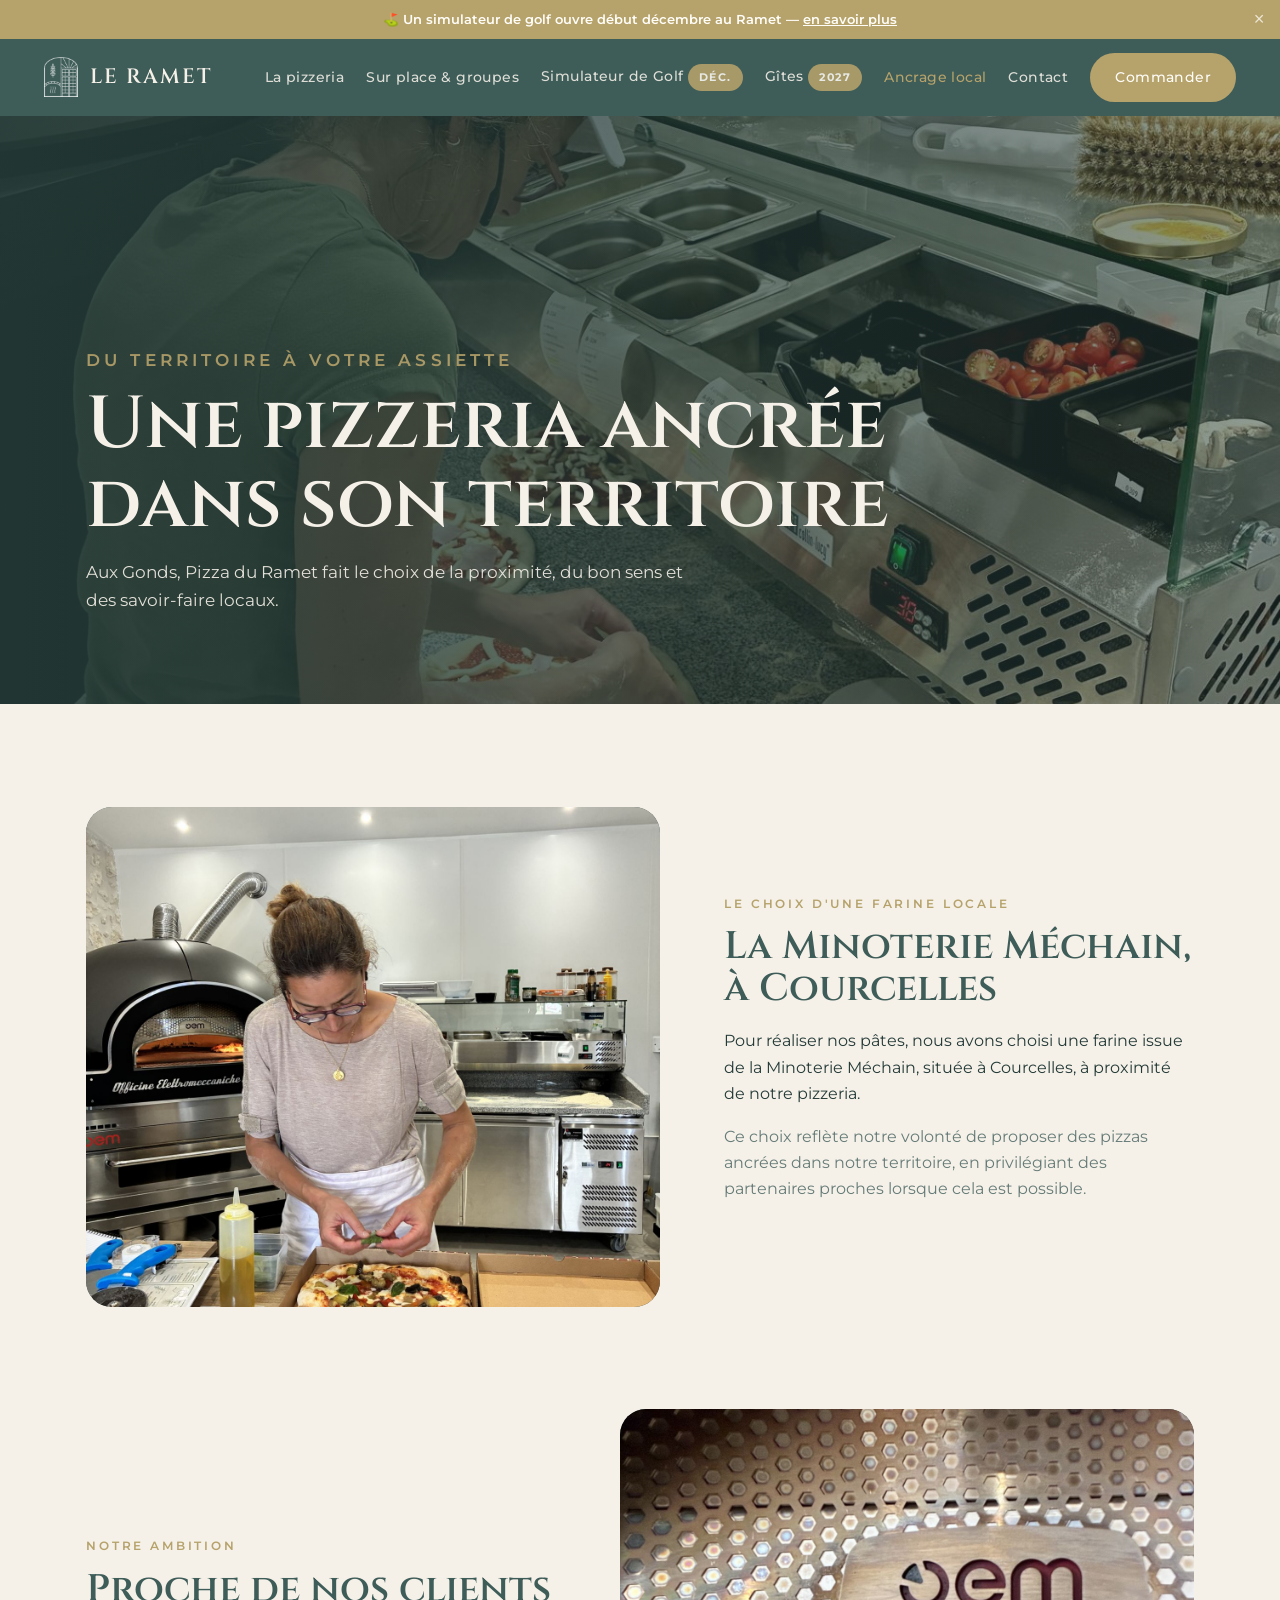
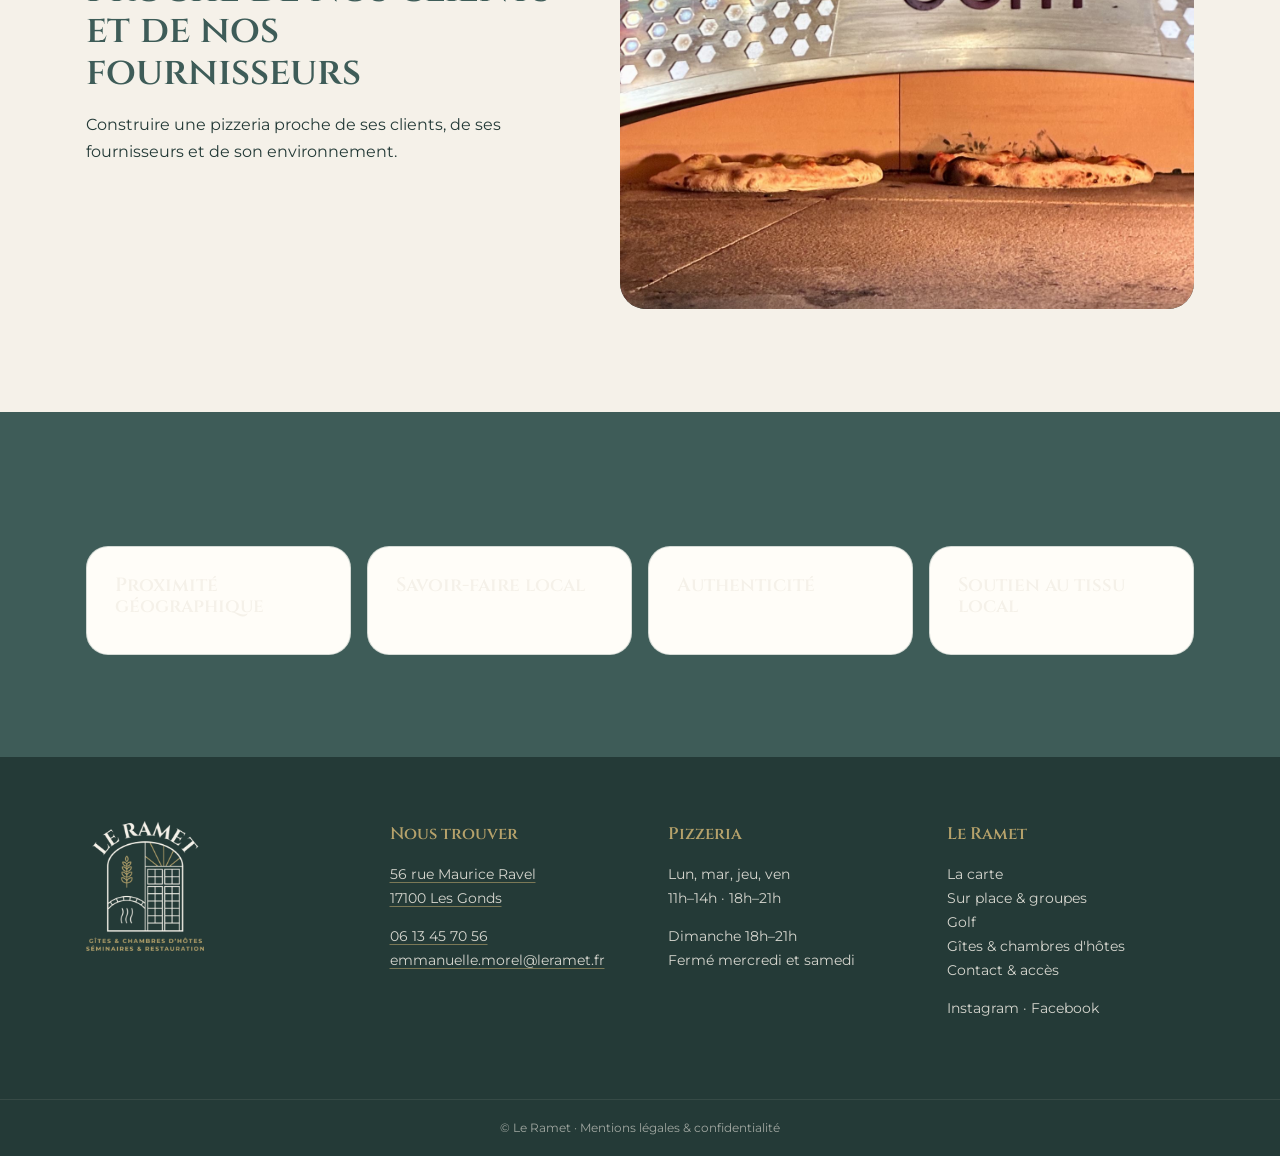
==== ancrage-local.html @ 674d8984 "Mobile : haut d'écran vert, actions rapides en pilule flottante, bouton Itinéraire sur l'accueil - Z" ====
<!doctype html><html lang="fr"><head>
<meta charset="utf-8"><meta name="viewport" content="width=device-width, initial-scale=1, viewport-fit=cover"><meta name="theme-color" content="#3E5C58">
<title>Ancrage local — Pizza du Ramet et la Minoterie Méchain</title><meta name="description" content="Pizza du Ramet travaille une farine locale de la Minoterie Méchain à Courcelles : une pizzeria ancrée dans son territoire.">
<link rel="icon" href="assets/logo/icon-120.png"><link rel="stylesheet" href="assets/site.css?v=1792075820">
<script>document.documentElement.classList.add("js");try{if(localStorage.getItem("ramet-annonce-golf")==="fermee")document.documentElement.classList.add("announce-off")}catch(e){}</script>
</head><body>
<div class="announce"><span>⛳ Un simulateur de golf ouvre début décembre au Ramet — <a href="golf.html">en savoir plus</a></span><button class="announce-close" aria-label="Fermer l'annonce">×</button></div>
<header class="site-header">
<a class="brand" href="index.html"><img src="assets/logo/icon-120.png" alt="">Le Ramet</a>
<button class="burger" aria-expanded="false" aria-controls="nav" aria-label="Menu"><span></span><span></span><span></span></button>
<nav class="main-nav" id="nav"><a href="la-carte.html">La pizzeria</a><a href="sur-place-groupes.html">Sur place & groupes</a><a href="golf.html">Simulateur de Golf <span class="badge">Déc.</span></a><a href="gites.html">Gîtes <span class="badge">2027</span></a><a href="ancrage-local.html" class="active">Ancrage local</a><a href="contact.html">Contact</a><a class="btn btn-gold" href="tel:+33613457056">Commander</a></nav>
</header>
<main>
<section class="page-hero"><div class="ph" data-label="Photo"><img src="img/preparation.jpg?v=1791532843" alt="Préparation des pizzas" fetchpriority="high"></div><div class="c">
<p class="eyebrow">Du territoire à votre assiette</p><h1>Une pizzeria ancrée dans son territoire</h1><p>Aux Gonds, Pizza du Ramet fait le choix de la proximité, du bon sens et des savoir-faire locaux.</p></div></section><section class="wrap stack">
<article class="row reveal"><div class="ph" data-label="Photo"><img src="img/cuisine-four.jpg?v=1791532842" alt="En cuisine devant le four" loading="lazy"></div><div><p class="eyebrow">Le choix d'une farine locale</p><h2>La Minoterie Méchain, à Courcelles</h2>
<p>Pour réaliser nos pâtes, nous avons choisi une farine issue de la Minoterie Méchain, située à Courcelles, à proximité de notre pizzeria.</p>
<p class="muted">Ce choix reflète notre volonté de proposer des pizzas ancrées dans notre territoire, en privilégiant des partenaires proches lorsque cela est possible.</p></div></article>
<article class="row flip reveal"><div class="ph" data-label="Photo"><img src="img/four-cuisson.jpg?v=1791532843" alt="Pizzas en cuisson dans le four" loading="lazy"></div><div><p class="eyebrow">Notre ambition</p><h2>Proche de nos clients et de nos fournisseurs</h2>
<p>Construire une pizzeria proche de ses clients, de ses fournisseurs et de son environnement.</p></div></article>
</section>
<section class="band"><div class="wrap"><div class="cards" style="grid-template-columns:repeat(4,1fr)">
<div class="card"><h3>Proximité géographique</h3></div><div class="card"><h3>Savoir-faire local</h3></div><div class="card"><h3>Authenticité</h3></div><div class="card"><h3>Soutien au tissu local</h3></div>
</div></div></section>
</main>
<footer class="site-footer"><div class="wrap">
<div><img src="assets/logo/logo-v-beige-520.png" alt="Le Ramet — gîtes, chambres d'hôtes, séminaires et restauration"></div>
<div><h4>Nous trouver</h4><p><a href="https://www.google.com/maps/search/?api=1&query=56+rue+Maurice+Ravel+17100+Les+Gonds" target="_blank" rel="noopener" class="addr-link">56 rue Maurice Ravel<br>17100 Les Gonds</a></p><p><a href="tel:+33613457056" class="addr-link">06 13 45 70 56</a><br><a href="mailto:emmanuelle.morel@leramet.fr" class="addr-link">emmanuelle.morel@leramet.fr</a></p></div>
<div><h4>Pizzeria</h4><p>Lun, mar, jeu, ven<br>11h–14h · 18h–21h</p><p>Dimanche 18h–21h<br>Fermé mercredi et samedi</p></div>
<div><h4>Le Ramet</h4><p><a href="la-carte.html">La carte</a><br><a href="sur-place-groupes.html">Sur place & groupes</a><br><a href="golf.html">Golf</a><br><a href="gites.html">Gîtes & chambres d'hôtes</a><br><a href="contact.html">Contact & accès</a></p>
<p><a href="https://www.instagram.com/domaine.du.ramet/" target="_blank" rel="noopener">Instagram</a> · <a href="https://www.facebook.com/profile.php?id=100063968103180" target="_blank" rel="noopener">Facebook</a></p></div>
</div><div class="legal">© Le Ramet · <a href="mentions-legales.html">Mentions légales & confidentialité</a></div></footer>
<nav class="mobile-bar" aria-label="Actions rapides"><a href="tel:+33613457056"><svg viewBox="0 0 24 24" aria-hidden="true"><path d="M6.6 10.8a15.1 15.1 0 0 0 6.6 6.6l2.2-2.2a1 1 0 0 1 1-.25 11.4 11.4 0 0 0 3.6.57 1 1 0 0 1 1 1V20a1 1 0 0 1-1 1A17 17 0 0 1 3 4a1 1 0 0 1 1-1h3.5a1 1 0 0 1 1 1c0 1.25.2 2.45.57 3.57a1 1 0 0 1-.25 1z"/></svg><span>Appeler</span></a><a href="la-carte.html"><svg viewBox="0 0 24 24" aria-hidden="true"><path d="M11 9H9V2H7v7H5V2H3v7c0 2.12 1.66 3.84 3.75 3.97V22h2.5v-9.03C11.34 12.84 13 11.12 13 9V2h-2v7zm5-3v8h2.5v8H21V2c-2.76 0-5 2.24-5 4z"/></svg><span>La carte</span></a><a href="https://www.google.com/maps/search/?api=1&query=56+rue+Maurice+Ravel+17100+Les+Gonds" target="_blank" rel="noopener"><svg viewBox="0 0 24 24" aria-hidden="true"><path d="M12 2a7 7 0 0 0-7 7c0 5.2 7 13 7 13s7-7.8 7-13a7 7 0 0 0-7-7zm0 9.5A2.5 2.5 0 1 1 12 6.5a2.5 2.5 0 0 1 0 5z"/></svg><span>Itinéraire</span></a></nav>
<script src="assets/site.js?v=1792075820"></script>
</body></html>
---- assets/site.css ----
@import url('https://fonts.googleapis.com/css2?family=Cinzel:wght@500;600;700&family=Montserrat:wght@300;400;500;600;700&display=swap');
/* Charte Le Ramet (couleurs et polices du site actuel) */
:root{--green:#3E5C58;--beige:#F5F1E9;--gold:#B6A26B;--ink:#243A37;--white:#FFFDF8;--muted:#667b77;--line:rgba(62,92,88,.22);--shadow:0 18px 50px rgba(36,58,55,.13);--radius:26px;--max:1180px;--head:"Cinzel",serif;--body:"Montserrat",sans-serif}
*{box-sizing:border-box}html{scroll-behavior:smooth}
body{margin:0;background:var(--beige);color:var(--ink);font-family:var(--body);line-height:1.65}
a{color:inherit}img{max-width:100%;display:block}
h1,h2,h3{font-family:var(--head);color:var(--green);line-height:1.08;margin:0 0 .5em;font-weight:600}
h2{font-size:clamp(1.9rem,4vw,3rem)}
.eyebrow{font-size:.74rem;letter-spacing:.24em;text-transform:uppercase;font-weight:600;color:var(--gold);margin:0 0 12px}
.muted{color:var(--muted)}
.btn{display:inline-flex;align-items:center;justify-content:center;gap:8px;min-height:48px;padding:12px 24px;border-radius:999px;text-decoration:none;font-weight:600;font-size:.92rem;border:1px solid transparent;transition:.2s ease;cursor:pointer;font-family:inherit}
.btn:hover{transform:translateY(-2px)}
.btn-gold{background:var(--gold);color:var(--white)}
.btn-green{background:var(--green);color:var(--beige)}
.btn-outline{border-color:currentColor;background:transparent}
.actions{display:flex;gap:12px;flex-wrap:wrap;margin-top:24px}
.badge{display:inline-block;background:var(--gold);color:var(--white);font-size:.66rem;font-weight:700;letter-spacing:.14em;text-transform:uppercase;padding:5px 11px;border-radius:999px;vertical-align:middle}
.wrap{max-width:var(--max);margin:0 auto;padding:clamp(56px,8vw,110px) clamp(16px,4vw,36px)}
.wrap.tight{padding-top:0}
.center{text-align:center;max-width:780px;margin-inline:auto}

/* En-tête */
.site-header{position:sticky;top:0;z-index:50;display:flex;align-items:center;justify-content:space-between;gap:20px;padding:14px clamp(16px,4vw,44px);background:rgba(62,92,88,.97);color:var(--beige);transition:background .3s,box-shadow .3s}
.home .site-header{position:fixed;left:0;right:0;background:transparent}
.home .site-header.solid,.site-header.open{background:rgba(62,92,88,.97);box-shadow:0 10px 30px rgba(0,0,0,.1)}
.brand{display:inline-flex;align-items:center;gap:12px;text-decoration:none;font-family:var(--head);font-weight:600;font-size:1.3rem;letter-spacing:.1em;text-transform:uppercase;white-space:nowrap;color:var(--beige)}
.brand img{height:40px;width:auto;filter:brightness(0) invert(1) opacity(.92)}
.main-nav{display:flex;gap:22px;align-items:center}
.main-nav a{text-decoration:none;font-size:.85rem;font-weight:500;letter-spacing:.03em;opacity:.88}
.main-nav a:hover,.main-nav a.active{opacity:1;color:var(--gold)}
.main-nav a.btn{opacity:1;color:var(--white)}
.main-nav a.btn:hover{color:var(--white)}
.burger{display:none;background:none;border:1px solid rgba(245,241,233,.5);color:var(--beige);border-radius:999px;padding:8px 16px;font:inherit;cursor:pointer}

/* Bandeau d'annonce */
.announce{background:var(--gold);color:var(--white);text-align:center;font-size:.8rem;font-weight:600;padding:9px 16px}
.home .announce{position:relative;z-index:51}
.announce a{text-decoration:underline}

/* Photos */
.ph{position:relative;overflow:hidden;background:linear-gradient(135deg,rgba(62,92,88,.88),rgba(36,58,55,.92)),repeating-linear-gradient(45deg,rgba(182,162,107,.25) 0 2px,transparent 2px 22px);color:rgba(245,241,233,.85);display:flex;align-items:flex-end;min-height:220px;border-radius:var(--radius)}
.ph::after{content:attr(data-label);font-size:.72rem;letter-spacing:.16em;text-transform:uppercase;padding:14px 18px;font-weight:600}
.ph img{position:absolute;inset:0;width:100%;height:100%;object-fit:cover}
.ph:has(img)::after{display:none}

/* Accueil : grand visuel */
.hero{position:relative;height:100svh;min-height:600px;display:grid;place-items:center;text-align:center;color:var(--beige)}
.hero .ph{position:absolute;inset:0;border-radius:0}
.hero .ph img{object-position:center 70%}
.hero .ph::before{content:"";position:absolute;inset:0;background:linear-gradient(180deg,rgba(36,58,55,.6),rgba(36,58,55,.45) 50%,rgba(36,58,55,.78));z-index:1}
.hero .inner{position:relative;z-index:2;padding:0 16px;text-shadow:0 2px 18px rgba(20,35,33,.7)}
.hero h1{color:var(--beige);font-size:clamp(3rem,11vw,8rem);letter-spacing:.04em;margin:0}
.hero .sub{font-size:clamp(.78rem,1.6vw,1rem);letter-spacing:.26em;text-transform:uppercase;color:var(--gold);font-weight:600;margin:0 0 8px}
.hero .actions{justify-content:center}
.hero .scroll{position:absolute;bottom:28px;left:50%;transform:translateX(-50%);z-index:2;font-size:.7rem;letter-spacing:.3em;text-transform:uppercase;opacity:.85;text-decoration:none}

/* Pages intérieures : bandeau titre */
.page-hero{position:relative;color:var(--beige);background:var(--green);overflow:hidden}
.page-hero .ph{position:absolute;inset:0;border-radius:0;min-height:0}
.page-hero .ph::after{display:none}
.page-hero .ph::before{content:"";position:absolute;inset:0;background:linear-gradient(90deg,rgba(36,58,55,.92),rgba(36,58,55,.5));z-index:1}
.page-hero .c{position:relative;z-index:2;max-width:var(--max);margin:0 auto;padding:clamp(70px,11vw,140px) clamp(16px,4vw,36px) clamp(48px,7vw,90px)}
.page-hero h1{color:var(--beige);font-size:clamp(2.4rem,6vw,4.6rem);max-width:820px;margin:10px 0 14px}
.page-hero p{max-width:620px;font-size:1.08rem;opacity:.9;margin:0}

/* Lignes photo + texte */
.row{display:grid;grid-template-columns:1.1fr .9fr;gap:clamp(24px,5vw,72px);align-items:center}
.row.flip{grid-template-columns:.9fr 1.1fr}.row.flip .ph{order:2}
.row .ph{min-height:clamp(300px,40vw,500px)}
.row h2,.row h3{font-size:clamp(1.7rem,3vw,2.5rem)}
.more{color:var(--green);font-weight:600;text-decoration:none;border-bottom:2px solid var(--gold);padding-bottom:3px}
.stack{display:grid;gap:clamp(56px,8vw,110px)}

/* Cartes */
.cards{display:grid;grid-template-columns:repeat(3,1fr);gap:16px;margin-top:32px}
.card{background:var(--white);border:1px solid var(--line);border-radius:22px;padding:28px}
.card h3{font-size:1.2rem}.card p{color:var(--muted);font-size:.93rem;margin:0}
.card .num{font-family:var(--head);font-size:2rem;color:var(--gold);line-height:1;margin-bottom:10px}

/* Frise "Le Ramet grandit" */
.road{display:grid;grid-template-columns:repeat(3,1fr);gap:14px;margin-top:28px}
.step{border-radius:22px;padding:28px;border:1px solid var(--line);background:var(--white)}
.step .when{display:block;font-size:.72rem;letter-spacing:.2em;text-transform:uppercase;font-weight:700;color:var(--gold);margin-bottom:10px}
.step h3{font-size:1.3rem}.step p{margin:0 0 10px;color:var(--muted);font-size:.93rem}
.step a{color:var(--green);font-weight:600;font-size:.88rem}
.step.now{background:var(--green);border-color:var(--green)}.step.now h3{color:var(--beige)}.step.now p{color:rgba(245,241,233,.85)}.step.now a{color:var(--gold)}

/* Bandeau vert */
.band{background:var(--green);color:var(--beige)}
.band h2,.band h3{color:var(--beige)}
.band .split{display:grid;grid-template-columns:1fr 1fr;gap:clamp(24px,5vw,72px);align-items:center}
.band .ph{min-height:420px}
.ticks{list-style:none;padding:0;margin:22px 0;display:grid;gap:10px}
.ticks li::before{content:"—";color:var(--gold);margin-right:10px}

/* Galerie en carrousel coulissant : photos entières, même hauteur, on fait glisser de droite à gauche */
.gallery-head{display:flex;align-items:flex-end;justify-content:space-between;gap:16px}
.gallery-head h2{margin:0}
.car-nav{display:flex;gap:10px}
.car-btn{width:48px;height:48px;border-radius:50%;border:1px solid var(--line);background:var(--white);color:var(--green);font-size:1.6rem;line-height:1;cursor:pointer;display:grid;place-items:center;box-shadow:var(--shadow);transition:background .2s,color .2s,opacity .2s}
.car-btn:hover{background:var(--green);color:var(--beige)}
.car-btn:disabled{opacity:.35;cursor:default;background:var(--white);color:var(--green)}
.carousel{display:flex;gap:18px;overflow-x:auto;scroll-snap-type:x mandatory;scroll-behavior:smooth;overscroll-behavior-x:contain;margin:28px calc(-1 * clamp(16px,4vw,36px)) 0;padding:6px clamp(16px,4vw,36px) 28px;scrollbar-width:none;cursor:grab}
.carousel::-webkit-scrollbar{display:none}
.carousel.dragging{cursor:grabbing;scroll-snap-type:none;scroll-behavior:auto}
.carousel a{flex:none;height:clamp(300px,52vh,520px);border-radius:18px;overflow:hidden;scroll-snap-align:center;box-shadow:0 18px 40px rgba(36,58,55,.18);transition:transform .35s ease,box-shadow .35s ease;cursor:zoom-in}
.carousel.dragging a{cursor:grabbing}
.carousel a:hover{transform:translateY(-6px);box-shadow:0 26px 50px rgba(36,58,55,.24)}
.carousel img{height:100%;width:auto;display:block;user-select:none;-webkit-user-drag:none;pointer-events:none}
.carousel a:focus-visible{outline:3px solid var(--gold);outline-offset:3px}
@media(max-width:760px){.carousel a{height:min(62vh,420px);scroll-snap-align:center}.car-nav{display:none}}

/* Visionneuse plein écran (carrousel) */
.lightbox{position:fixed;inset:0;z-index:100;background:rgba(20,32,30,.96);display:none;align-items:center;justify-content:center;touch-action:pan-y}
.lightbox.open{display:flex}
.lightbox figure{margin:0;max-width:min(92vw,1400px);display:flex;flex-direction:column;align-items:center;gap:14px}
.lightbox img{max-width:100%;max-height:82vh;width:auto;height:auto;border-radius:10px;box-shadow:0 30px 80px rgba(0,0,0,.4)}
.lightbox figcaption{color:var(--beige);font-size:.9rem;text-align:center}
.lightbox figcaption span{color:var(--gold);margin-left:10px;font-weight:600}
.lb-btn{position:absolute;background:rgba(245,241,233,.12);color:var(--beige);border:1px solid rgba(245,241,233,.3);width:52px;height:52px;border-radius:50%;font-size:1.4rem;cursor:pointer;display:grid;place-items:center}
.lb-btn:hover{background:var(--gold);border-color:var(--gold)}
.lb-prev{left:clamp(8px,3vw,32px);top:50%;transform:translateY(-50%)}
.lb-next{right:clamp(8px,3vw,32px);top:50%;transform:translateY(-50%)}
.lb-close{top:18px;right:18px;font-size:1.6rem}
@media(max-width:760px){.lb-prev,.lb-next{top:auto;bottom:22px;transform:none}}

/* La carte */
.menu-nav{position:sticky;top:68px;z-index:20;background:var(--beige);border-bottom:1px solid var(--line)}
.menu-nav .in{max-width:var(--max);margin:0 auto;padding:12px clamp(16px,4vw,36px);display:flex;gap:8px;overflow-x:auto}
.menu-nav a{flex:none;text-decoration:none;font-weight:600;font-size:.85rem;padding:9px 16px;border-radius:999px;border:1px solid var(--line);color:var(--green)}
.menu-nav a.on{background:var(--green);color:var(--beige);border-color:var(--green)}
.menu-sec{scroll-margin-top:140px}
.menu-sec+.menu-sec{margin-top:64px}
.menu-grid{display:grid;grid-template-columns:repeat(2,1fr);gap:16px;margin-top:24px}
.dish{display:grid;grid-template-columns:110px 1fr;gap:18px;align-items:center;background:var(--white);border:1px solid var(--line);border-radius:22px;padding:14px}
.dish.noimg{grid-template-columns:1fr;padding:22px 24px}
.dish .ph{min-height:110px;height:110px;border-radius:16px}
.dish .ph::after{display:none}
.dish h3{font-size:1.15rem;margin:0 0 4px;display:flex;justify-content:space-between;gap:12px}
.dish h3 span{font-family:var(--body);font-weight:700;color:var(--gold);font-size:1rem;white-space:nowrap}
.dish p{margin:0;color:var(--muted);font-size:.88rem}
.tag{display:inline-block;font-size:.66rem;font-weight:700;letter-spacing:.1em;text-transform:uppercase;color:var(--green);border:1px solid var(--line);border-radius:999px;padding:2px 8px;margin-top:6px}
.drinks{display:grid;gap:0;margin-top:24px;background:var(--white);border:1px solid var(--line);border-radius:22px;padding:8px 24px}
.drinks div{display:flex;justify-content:space-between;gap:16px;padding:14px 0;border-bottom:1px dashed var(--line);font-size:.93rem}
.drinks div:last-child{border-bottom:0}
.drinks b{color:var(--gold);white-space:nowrap}
.note{background:var(--white);border-left:4px solid var(--gold);border-radius:12px;padding:18px 22px;color:var(--muted);font-size:.9rem;margin-top:24px}

/* Horaires / infos */
.info{display:grid;grid-template-columns:repeat(3,1fr);gap:16px}
.hours{width:100%;border-collapse:collapse;background:var(--white);border-radius:22px;overflow:hidden;border:1px solid var(--line)}
.hours th,.hours td{padding:13px 18px;text-align:left;border-bottom:1px solid var(--line);font-size:.93rem}
.hours th{font-family:var(--head);color:var(--green);font-weight:600}
.hours tr.closed td{color:var(--muted)}
.hours tr.today{background:rgba(182,162,107,.14)}
.map{border:0;width:100%;height:100%;min-height:380px;border-radius:var(--radius)}

/* Golf */
.count{display:flex;gap:10px;margin:24px 0}
.count div{border:1px solid rgba(245,241,233,.35);border-radius:16px;padding:12px 16px;text-align:center;min-width:80px}
.count b{display:block;font-family:var(--head);font-size:2rem;line-height:1;color:var(--gold)}
.count small{font-size:.66rem;letter-spacing:.16em;text-transform:uppercase}
.plans{display:grid;grid-template-columns:repeat(3,1fr);gap:16px;margin-top:36px}
.plan{border:1px solid rgba(245,241,233,.25);border-radius:var(--radius);padding:30px;display:flex;flex-direction:column}
.plan.hl{background:var(--beige);color:var(--ink)}.plan.hl h3{color:var(--green)}
.plan h3{font-size:1.4rem}
.price{font-family:var(--head);font-size:2rem;color:var(--gold);margin:6px 0 14px}
.plan ul{padding-left:18px;margin:0 0 24px;flex:1;font-size:.93rem}
.steps{counter-reset:s;list-style:none;padding:0;display:grid;gap:14px}
.steps li{counter-increment:s;display:flex;gap:16px;align-items:flex-start}
.steps li::before{content:counter(s);flex:0 0 36px;height:36px;border-radius:50%;background:var(--gold);color:var(--white);display:grid;place-items:center;font-weight:700}
details{background:var(--white);border:1px solid var(--line);border-radius:18px;padding:18px 22px;margin-bottom:10px}
summary{cursor:pointer;font-weight:600;color:var(--green)}
details p{color:var(--muted);margin:10px 0 0}

/* Formulaire "me prévenir" */
.notify{background:var(--ink);color:var(--beige);border-radius:var(--radius);padding:clamp(28px,5vw,56px);text-align:center}
.notify h2{color:var(--beige)}
.notify form{display:flex;gap:8px;justify-content:center;flex-wrap:wrap;margin-top:20px}
.notify input{min-width:260px;min-height:48px;border-radius:999px;border:1px solid rgba(245,241,233,.3);background:transparent;color:var(--beige);padding:0 20px;font:inherit}
.notify input::placeholder{color:rgba(245,241,233,.6)}

/* Texte long (mentions) */
.prose{max-width:820px;margin:0 auto}
.prose h2{font-size:1.5rem;margin-top:40px}
.prose p{color:var(--muted)}

/* Pied de page */
.site-footer{background:var(--ink);color:rgba(245,241,233,.85)}
.site-footer .wrap{display:grid;grid-template-columns:1.1fr 1fr 1fr 1fr;gap:32px;padding-block:64px;font-size:.9rem}
.site-footer h4{font-family:var(--head);color:var(--gold);margin:0 0 10px;font-weight:600;font-size:1.05rem}
.site-footer img{height:130px;width:auto}
.site-footer a{text-decoration:none}.site-footer a:hover{color:var(--gold)}
.site-footer .legal{border-top:1px solid rgba(245,241,233,.12);text-align:center;font-size:.78rem;padding:18px;opacity:.7}

.reveal{transition:transform .6s ease}
.js .reveal{transform:translateY(14px)}.js .reveal.in{transform:none}

.mobile-bar{display:none}
@media(max-width:1180px){
  .main-nav{display:none;position:absolute;top:100%;left:0;right:0;flex-direction:column;align-items:flex-start;background:var(--green);padding:20px clamp(16px,4vw,44px) 28px;gap:16px}
  .main-nav.open{display:flex}.burger{display:block}
  .main-nav a{font-size:1rem}
}
@media(max-width:860px){
  .row,.row.flip,.band .split,.cards,.road,.info,.plans,.menu-grid{grid-template-columns:1fr}
  .row.flip .ph{order:0}
  .site-footer .wrap{grid-template-columns:1fr 1fr}
  .menu-nav{top:68px}
}
@media(max-width:760px){
  /* actions rapides : petite pilule flottante, discrète */
  .mobile-bar{display:flex;gap:4px;position:fixed;left:50%;bottom:calc(14px + env(safe-area-inset-bottom));z-index:60;padding:6px;border-radius:999px;background:rgba(36,58,55,.82);-webkit-backdrop-filter:blur(14px) saturate(1.2);backdrop-filter:blur(14px) saturate(1.2);border:1px solid rgba(245,241,233,.16);box-shadow:0 12px 30px rgba(20,35,33,.28);transform:translate(-50%,0);transition:transform .35s ease,opacity .35s ease}
  .mobile-bar a{display:flex;align-items:center;gap:7px;color:var(--beige);text-decoration:none;padding:10px 14px;border-radius:999px;font-size:.8rem;font-weight:600;white-space:nowrap}
  /* trois boutons identiques : icônes dorées, fin séparateur, surbrillance seulement au toucher */
  .mobile-bar a{position:relative;transition:background .2s}
  .mobile-bar a+a::before{content:"";position:absolute;left:-2px;top:28%;bottom:28%;width:1px;background:rgba(245,241,233,.18)}
  .mobile-bar svg{color:var(--gold)}
  .mobile-bar a:active,.mobile-bar a:focus-visible{background:rgba(245,241,233,.12)}
  .mobile-bar svg{width:16px;height:16px;fill:currentColor;flex:none}
  .mobile-bar.hide{transform:translate(-50%,140%);opacity:0;pointer-events:none}
  .dish{grid-template-columns:84px 1fr}.dish .ph{height:84px;min-height:84px}
}


/* Accueil sur écran vertical (téléphone) : la pizza, en bas de la photo, reste entière ; texte dans le haut */
@media(orientation:portrait){
  .home .hero{height:calc(100svh - var(--ann,38px));min-height:520px;place-items:start center}
  .hero .ph img{object-position:45% 100%}
  .hero .ph::before{background:linear-gradient(180deg,rgba(36,58,55,.75),rgba(36,58,55,.35) 45%,rgba(36,58,55,.05) 75%)}
  .hero .inner{padding-top:clamp(96px,14vh,170px)}
  .hero .scroll{display:none}
}
/* téléphone : on retire la hauteur réelle du bandeau (0 une fois fermé) */
@media(orientation:portrait) and (max-width:760px){.home .hero{height:calc(100svh - var(--ann,60px))}}

/* La carte v2 : nouveautés, boissons, allergènes, menu imprimé */
.tag.new{background:var(--gold);color:var(--white);border-color:var(--gold)}
.dish a.ph{cursor:zoom-in}
.drinks-grid{display:grid;grid-template-columns:repeat(3,1fr);gap:16px;margin-top:24px;align-items:start}
.drinks-title{font-size:1.2rem;margin:0 0 -12px}
.drinks-grid .drinks{margin-top:0}
.drinks-grid>h3:nth-of-type(1){grid-column:1;grid-row:1}.drinks-grid>.drinks:nth-of-type(1){grid-column:1;grid-row:2}
.drinks-grid>h3:nth-of-type(2){grid-column:2;grid-row:1}.drinks-grid>.drinks:nth-of-type(2){grid-column:2;grid-row:2}
.drinks-grid>h3:nth-of-type(3){grid-column:3;grid-row:1}.drinks-grid>.drinks:nth-of-type(3){grid-column:3;grid-row:2}
.table-scroll{overflow-x:auto;margin-top:20px;border-radius:18px;border:1px solid var(--line)}
.allergens{width:100%;border-collapse:collapse;background:var(--white);font-size:.9rem;min-width:640px}
.allergens th{background:var(--green);color:var(--beige);font-family:var(--head);font-weight:600;padding:12px 14px;text-align:center}
.allergens th:first-child,.allergens td:first-child{text-align:left}
.allergens td{padding:11px 14px;border-top:1px solid var(--line);text-align:center;color:var(--ink)}
.allergens td:first-child{font-family:var(--head);color:var(--gold);font-weight:600;white-space:nowrap}
.allergens tbody tr:nth-child(even){background:rgba(62,92,88,.04)}
.menu-sheets{display:grid;grid-template-columns:1fr 1fr;gap:16px;margin-top:24px}
.sheet{display:block;border-radius:18px;overflow:hidden;border:1px solid var(--line);box-shadow:var(--shadow);cursor:zoom-in;background:var(--white)}
.sheet img{width:100%;height:auto;transition:transform .5s ease}
.sheet:hover img{transform:scale(1.02)}
@media(max-width:860px){
  .drinks-grid{grid-template-columns:1fr}
  .drinks-grid>*{grid-column:1!important;grid-row:auto!important}
  .drinks-title{margin:12px 0 -8px}
  .menu-sheets{grid-template-columns:1fr}
}

/* Accueil : logo complet du Ramet à la place du titre texte */
.hero .hero-logo{margin:6px 0 22px;line-height:0}
/* voile sombre derrière le logo pour que la ligne dorée reste lisible sur la photo */
.hero .inner::before{content:"";position:absolute;inset:-40px -60px;z-index:-1;background:radial-gradient(closest-side,rgba(28,45,42,.62),rgba(28,45,42,0))}
.hero-logo img{width:min(390px,62vw);height:auto;margin:0 auto;filter:drop-shadow(0 2px 6px rgba(20,35,33,.8)) drop-shadow(0 6px 24px rgba(20,35,33,.6))}
@media(orientation:portrait){.hero-logo img{width:min(265px,64vw)}}
@media(orientation:landscape) and (max-height:760px){.hero-logo img{width:min(300px,54vw)}}
/* le voile du logo ne doit pas élargir la page sur mobile */
.hero{overflow:hidden}
/* Pizzeria : cadrer le comptoir, les bouteilles et le four plutôt que le plafond */
.page-hero .ph img[src*="comptoir-four"]{object-position:center 72%}
/* tous les bandeaux photo grandissent avec la largeur de l'écran : les photos verticales restent lisibles partout */
.page-hero:has(img){min-height:clamp(420px,46vw,760px);display:flex;align-items:flex-end}
.page-hero:has(img) .c{width:100%}
/* point d'intérêt de chaque photo de bandeau (hauteur en %) */
.page-hero .ph img[src*="terrasse-cour-domaine"]{object-position:center 42%}
.page-hero .ph img[src*="preparation"]{object-position:center 58%}

/* Bouton menu mobile : icône trois traits, qui devient une croix une fois ouvert */
.burger{width:46px;height:46px;padding:0;border-radius:50%;position:relative}
.burger span{position:absolute;left:13px;right:13px;height:2px;border-radius:2px;background:currentColor;transition:transform .25s ease,opacity .2s ease}
.burger span:nth-child(1){top:15px}.burger span:nth-child(2){top:22px}.burger span:nth-child(3){top:29px}
.burger[aria-expanded="true"] span:nth-child(1){transform:translateY(7px) rotate(45deg)}
.burger[aria-expanded="true"] span:nth-child(2){opacity:0}
.burger[aria-expanded="true"] span:nth-child(3){transform:translateY(-7px) rotate(-45deg)}
/* Accueil, bloc pizzeria : moins de plafond, plus de four et de geste */
.row .ph img[src*="enfournement"]{object-position:center 72%}
/* Salle : garder l'écran et les tables dans le cadre */
.ph img[src*="salle-tables-vertes"]{object-position:center 60%}

/* Accueil, écran réduit : le texte d'abord, la photo en dessous */
@media(max-width:860px){
  .home .row .ph,.home .row.flip .ph{order:2}
}

/* Bandeau d'annonce : petite croix pour le fermer (mémorisé sur l'appareil) */
.announce{position:relative;padding-left:40px;padding-right:40px}
.announce-close{position:absolute;top:50%;right:8px;transform:translateY(-50%);width:26px;height:26px;border:0;border-radius:50%;background:transparent;color:var(--white);font-size:1.15rem;line-height:1;cursor:pointer;opacity:.75;display:grid;place-items:center;padding:0}
.announce-close:hover,.announce-close:focus-visible{opacity:1;background:rgba(255,253,248,.18)}
.announce-off .announce{display:none}

.announce-off{--ann:0px}

/* Nos avis : note Google + avis choisis */
.rating-card{display:flex;align-items:center;justify-content:center;gap:24px 32px;flex-wrap:wrap;margin:28px auto 0;max-width:820px;background:var(--white);border:1px solid var(--line);border-radius:var(--radius);padding:28px 32px;box-shadow:var(--shadow)}
.rating-score{font-family:var(--head);font-size:clamp(3.2rem,8vw,4.4rem);line-height:1;color:var(--green);font-weight:600}
.stars,.review-stars{color:var(--gold);letter-spacing:.12em;font-size:1.5rem;line-height:1}
.rating-card p{margin:6px 0 0;color:var(--muted)}
.rating-card p strong{color:var(--ink)}
.rating-actions{display:flex;gap:10px;flex-wrap:wrap}
.reviews{display:grid;grid-template-columns:repeat(3,1fr);gap:16px;margin-top:24px}
.review{margin:0;background:var(--white);border:1px solid var(--line);border-radius:22px;padding:26px;display:flex;flex-direction:column;gap:14px}
.review-stars{font-size:1rem}
.review blockquote{margin:0;flex:1;color:var(--ink);font-size:.95rem;line-height:1.6}
.review figcaption{display:flex;align-items:center;gap:10px;font-weight:600;color:var(--green);font-size:.9rem}
.review figcaption small{display:block;font-weight:400;color:var(--muted);font-size:.78rem;margin-left:auto}
.avatar{width:36px;height:36px;border-radius:50%;background:var(--green);color:var(--beige);display:grid;place-items:center;font-family:var(--head);font-size:1rem;flex:none}
@media(max-width:860px){.reviews{grid-template-columns:1fr}.rating-card{text-align:center;flex-direction:column}.rating-actions{justify-content:center}}
.site-footer .addr-link{text-decoration:underline;text-decoration-color:rgba(182,162,107,.6);text-underline-offset:3px}

/* iPhone : la zone tout en haut (heure, batterie) et le rebond de défilement prennent le vert du site au lieu du beige */
html{background:var(--green)}
body{background:var(--green)}
main{background:var(--beige)}
.site-footer{padding-bottom:calc(env(safe-area-inset-bottom) + 72px)}
@media(min-width:761px){.site-footer{padding-bottom:0}}
/* Accueil : bouton Itinéraire sous les deux autres */
.hero .hero-way svg{width:16px;height:16px;fill:currentColor}
.hero .actions .hero-way{flex-basis:100%;max-width:max-content;margin:0 auto}
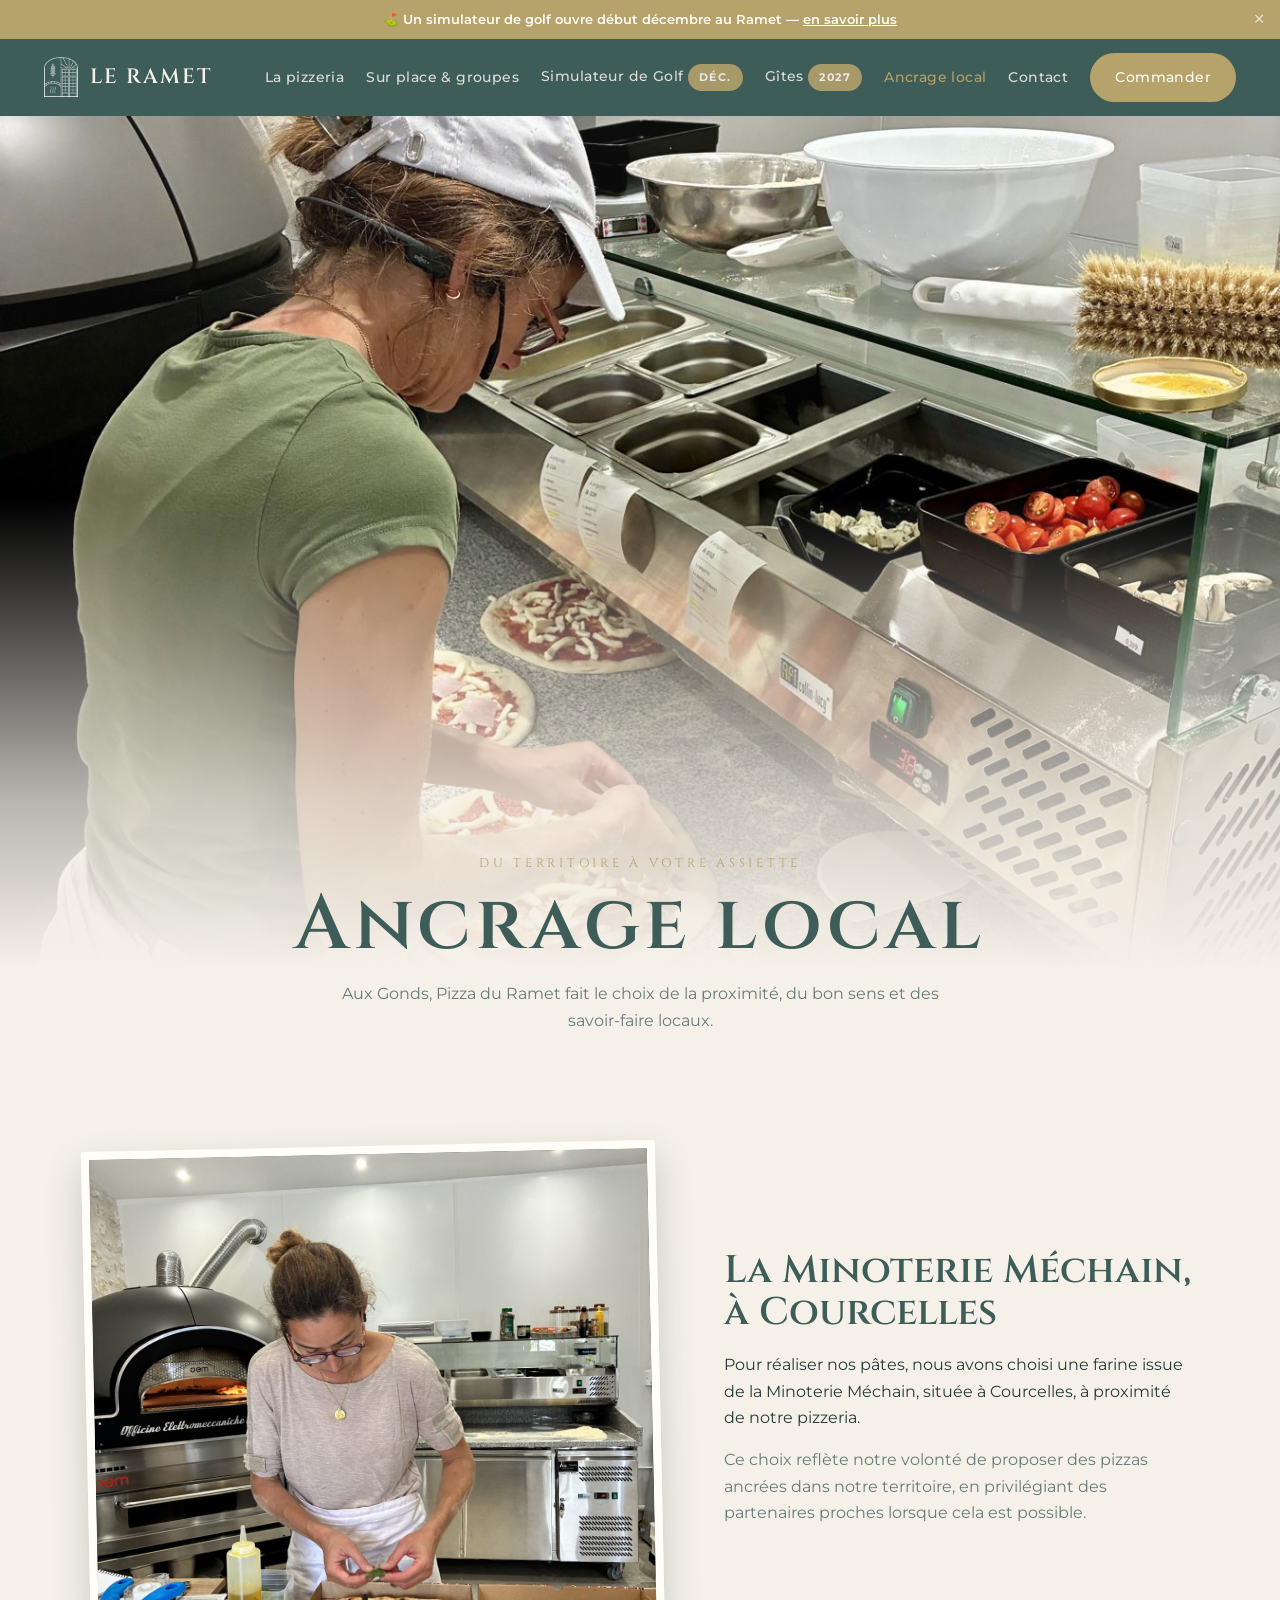
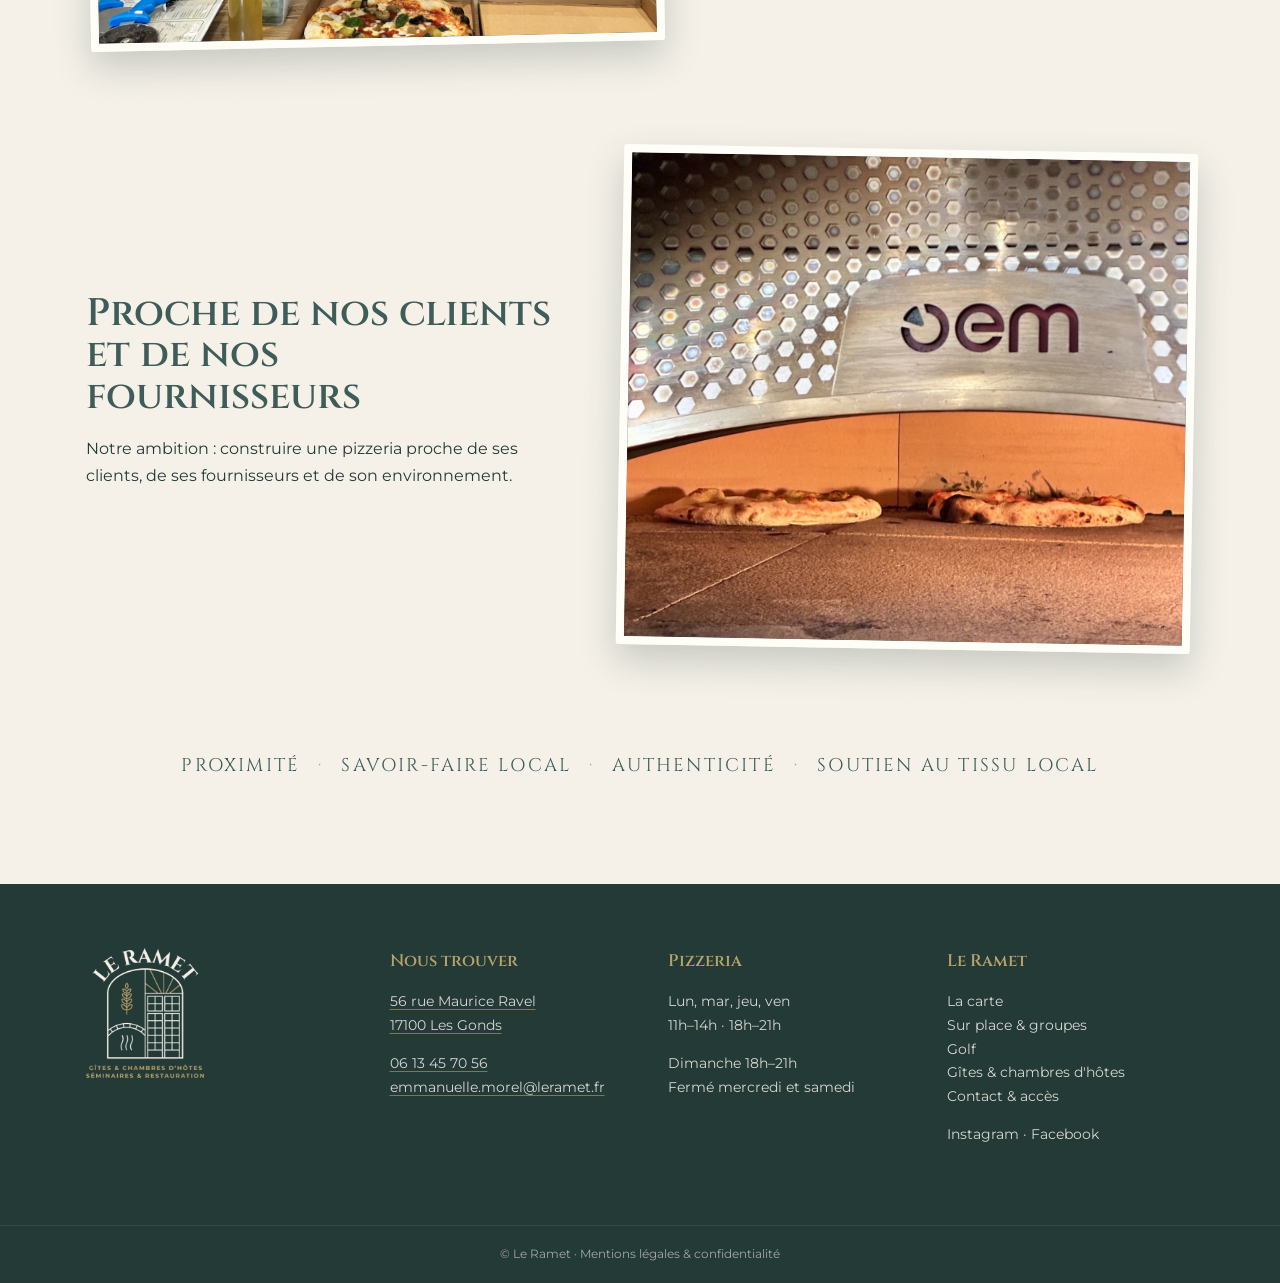
==== commit 25c74796: "Refonte des pages intérieures au style de l'accueil et de l'ardoise - Sur place & groupes reconstrui" ====
--- a/ancrage-local.html
+++ b/ancrage-local.html
@@ -1,7 +1,7 @@
 <!doctype html><html lang="fr"><head>
 <meta charset="utf-8"><meta name="viewport" content="width=device-width, initial-scale=1, viewport-fit=cover"><meta name="theme-color" content="#3E5C58">
 <title>Ancrage local — Pizza du Ramet et la Minoterie Méchain</title><meta name="description" content="Pizza du Ramet travaille une farine locale de la Minoterie Méchain à Courcelles : une pizzeria ancrée dans son territoire.">
-<link rel="icon" href="assets/logo/icon-120.png"><link rel="stylesheet" href="assets/site.css?v=1792075820">
+<link rel="icon" href="assets/logo/icon-120.png"><link rel="stylesheet" href="assets/site.css?v=1792677830">
 <script>document.documentElement.classList.add("js");try{if(localStorage.getItem("ramet-annonce-golf")==="fermee")document.documentElement.classList.add("announce-off")}catch(e){}</script>
 </head><body>
 <div class="announce"><span>⛳ Un simulateur de golf ouvre début décembre au Ramet — <a href="golf.html">en savoir plus</a></span><button class="announce-close" aria-label="Fermer l'annonce">×</button></div>
@@ -11,17 +11,14 @@
 <nav class="main-nav" id="nav"><a href="la-carte.html">La pizzeria</a><a href="sur-place-groupes.html">Sur place & groupes</a><a href="golf.html">Simulateur de Golf <span class="badge">Déc.</span></a><a href="gites.html">Gîtes <span class="badge">2027</span></a><a href="ancrage-local.html" class="active">Ancrage local</a><a href="contact.html">Contact</a><a class="btn btn-gold" href="tel:+33613457056">Commander</a></nav>
 </header>
 <main>
-<section class="page-hero"><div class="ph" data-label="Photo"><img src="img/preparation.jpg?v=1791532843" alt="Préparation des pizzas" fetchpriority="high"></div><div class="c">
-<p class="eyebrow">Du territoire à votre assiette</p><h1>Une pizzeria ancrée dans son territoire</h1><p>Aux Gonds, Pizza du Ramet fait le choix de la proximité, du bon sens et des savoir-faire locaux.</p></div></section><section class="wrap stack">
-<article class="row reveal"><div class="ph" data-label="Photo"><img src="img/cuisine-four.jpg?v=1791532842" alt="En cuisine devant le four" loading="lazy"></div><div><p class="eyebrow">Le choix d'une farine locale</p><h2>La Minoterie Méchain, à Courcelles</h2>
+<div class="p-banner" style="--pos:58%"><img src="img/preparation.jpg?v=1791532843" alt="Préparation des pizzas" fetchpriority="high"></div><div class="p-head"><span class="k">Du territoire à votre assiette</span><h1>Ancrage local</h1><p>Aux Gonds, Pizza du Ramet fait le choix de la proximité, du bon sens et des savoir-faire locaux.</p></div><section class="wrap stack">
+<article class="row reveal"><div class="ph" data-label="Photo"><img src="img/cuisine-four.jpg?v=1791532842" alt="En cuisine devant le four" loading="lazy"></div><div><h2>La Minoterie Méchain, à Courcelles</h2>
 <p>Pour réaliser nos pâtes, nous avons choisi une farine issue de la Minoterie Méchain, située à Courcelles, à proximité de notre pizzeria.</p>
 <p class="muted">Ce choix reflète notre volonté de proposer des pizzas ancrées dans notre territoire, en privilégiant des partenaires proches lorsque cela est possible.</p></div></article>
-<article class="row flip reveal"><div class="ph" data-label="Photo"><img src="img/four-cuisson.jpg?v=1791532843" alt="Pizzas en cuisson dans le four" loading="lazy"></div><div><p class="eyebrow">Notre ambition</p><h2>Proche de nos clients et de nos fournisseurs</h2>
-<p>Construire une pizzeria proche de ses clients, de ses fournisseurs et de son environnement.</p></div></article>
+<article class="row flip reveal"><div class="ph" data-label="Photo"><img src="img/four-cuisson.jpg?v=1791532843" alt="Pizzas en cuisson dans le four" loading="lazy"></div><div><h2>Proche de nos clients et de nos fournisseurs</h2>
+<p>Notre ambition : construire une pizzeria proche de ses clients, de ses fournisseurs et de son environnement.</p></div></article>
 </section>
-<section class="band"><div class="wrap"><div class="cards" style="grid-template-columns:repeat(4,1fr)">
-<div class="card"><h3>Proximité géographique</h3></div><div class="card"><h3>Savoir-faire local</h3></div><div class="card"><h3>Authenticité</h3></div><div class="card"><h3>Soutien au tissu local</h3></div>
-</div></div></section>
+<section class="wrap tight" style="padding-bottom:clamp(56px,8vw,110px)"><div class="stamp reveal"><span>Proximité</span><span>Savoir-faire local</span><span>Authenticité</span><span>Soutien au tissu local</span></div></section>
 </main>
 <footer class="site-footer"><div class="wrap">
 <div><img src="assets/logo/logo-v-beige-520.png" alt="Le Ramet — gîtes, chambres d'hôtes, séminaires et restauration"></div>
@@ -31,5 +28,5 @@
 <p><a href="https://www.instagram.com/domaine.du.ramet/" target="_blank" rel="noopener">Instagram</a> · <a href="https://www.facebook.com/profile.php?id=100063968103180" target="_blank" rel="noopener">Facebook</a></p></div>
 </div><div class="legal">© Le Ramet · <a href="mentions-legales.html">Mentions légales & confidentialité</a></div></footer>
 <nav class="mobile-bar" aria-label="Actions rapides"><a href="tel:+33613457056"><svg viewBox="0 0 24 24" aria-hidden="true"><path d="M6.6 10.8a15.1 15.1 0 0 0 6.6 6.6l2.2-2.2a1 1 0 0 1 1-.25 11.4 11.4 0 0 0 3.6.57 1 1 0 0 1 1 1V20a1 1 0 0 1-1 1A17 17 0 0 1 3 4a1 1 0 0 1 1-1h3.5a1 1 0 0 1 1 1c0 1.25.2 2.45.57 3.57a1 1 0 0 1-.25 1z"/></svg><span>Appeler</span></a><a href="la-carte.html"><svg viewBox="0 0 24 24" aria-hidden="true"><path d="M11 9H9V2H7v7H5V2H3v7c0 2.12 1.66 3.84 3.75 3.97V22h2.5v-9.03C11.34 12.84 13 11.12 13 9V2h-2v7zm5-3v8h2.5v8H21V2c-2.76 0-5 2.24-5 4z"/></svg><span>La carte</span></a><a href="https://www.google.com/maps/search/?api=1&query=56+rue+Maurice+Ravel+17100+Les+Gonds" target="_blank" rel="noopener"><svg viewBox="0 0 24 24" aria-hidden="true"><path d="M12 2a7 7 0 0 0-7 7c0 5.2 7 13 7 13s7-7.8 7-13a7 7 0 0 0-7-7zm0 9.5A2.5 2.5 0 1 1 12 6.5a2.5 2.5 0 0 1 0 5z"/></svg><span>Itinéraire</span></a></nav>
-<script src="assets/site.js?v=1792075820"></script>
+<script src="assets/site.js?v=1792677830"></script>
 </body></html>
--- a/assets/site.css
+++ b/assets/site.css
@@ -330,3 +330,200 @@
 /* Accueil : bouton Itinéraire sous les deux autres */
 .hero .hero-way svg{width:16px;height:16px;fill:currentColor}
 .hero .actions .hero-way{flex-basis:100%;max-width:max-content;margin:0 auto}
+
+/* En-tête : toujours affiché ; dès qu'on descend, il devient plus fin et translucide */
+.site-header{transition:transform .35s ease,background .3s,padding .3s,box-shadow .3s}
+.site-header.solid{padding-top:9px;padding-bottom:9px;background:rgba(62,92,88,.86);-webkit-backdrop-filter:blur(14px) saturate(1.2);backdrop-filter:blur(14px) saturate(1.2)}
+.site-header.solid .brand{font-size:1.1rem}
+.site-header.solid .brand img{height:32px}
+.site-header.solid .burger{width:40px;height:40px}
+.site-header.solid .burger span:nth-child(1){top:12px}.site-header.solid .burger span:nth-child(2){top:19px}.site-header.solid .burger span:nth-child(3){top:26px}
+/* la barre d'onglets de la carte suit l'en-tête */
+.menu-nav{top:var(--hh,68px)!important;transition:top .35s ease}
+
+/* ===== Page La pizzeria : style « ardoise du jour » (fond vert ardoise) ===== */
+.carte-c{background:#2E4441;color:#EFE9DD;background-image:radial-gradient(rgba(255,255,255,.035) 1px,transparent 1px);background-size:4px 4px}
+.carte-c .in{max-width:1080px;margin:0 auto;padding:clamp(48px,8vw,96px) clamp(18px,5vw,40px) 96px}
+.carte-c h2{color:var(--gold);font-size:1.5rem;letter-spacing:.16em;text-transform:uppercase;border-bottom:1px solid rgba(239,233,221,.25);padding-bottom:10px;margin:0 0 18px}
+.carte-c [id]{scroll-margin-top:84px}
+.c-head{text-align:center}
+.c-head .k,.c-moment .k{font-family:var(--head);color:var(--gold);letter-spacing:.3em;text-transform:uppercase;font-size:.78rem;margin:0 0 10px;display:block}
+.c-head h1{color:#EFE9DD;font-size:clamp(3rem,9vw,5.6rem);letter-spacing:.1em;margin:0}
+.c-head p{color:rgba(239,233,221,.75);margin:12px 0 0}
+.c-head a{color:var(--gold)}
+.c-nav{display:flex;justify-content:center;flex-wrap:wrap;gap:6px 22px;margin-top:26px;font-family:var(--head);letter-spacing:.12em;text-transform:uppercase;font-size:.76rem}
+.c-nav a{color:rgba(239,233,221,.8);text-decoration:none;border-bottom:1px dashed rgba(182,162,107,.6);padding-bottom:2px}
+.c-nav a:hover{color:var(--gold)}
+.c-moment{margin:46px auto 10px;max-width:720px;border:2px dashed rgba(182,162,107,.8);border-radius:6px;padding:30px 34px;text-align:center;transform:rotate(-.6deg)}
+.c-moment h2{color:#EFE9DD;font-size:clamp(2rem,5vw,3rem);margin:8px 0 6px;border:0;padding:0;letter-spacing:.06em;text-transform:none}
+.c-moment p{margin:0;color:rgba(239,233,221,.8)}
+.c-moment .pr{display:block;margin-top:14px;font-family:var(--head);font-size:1.8rem;color:var(--gold)}
+.c-moment small{display:block;margin-top:6px;color:rgba(239,233,221,.55);font-style:italic}
+.c-cols{display:grid;grid-template-columns:1fr 1fr;gap:clamp(30px,6vw,80px);margin-top:56px}
+.c-cols h2.mt{margin-top:34px}
+.carte-c ul{list-style:none;margin:0;padding:0}
+.carte-c li{padding:12px 0;border-bottom:1px dashed rgba(239,233,221,.18)}
+.carte-c .ln{display:flex;justify-content:space-between;gap:12px;align-items:baseline}
+.carte-c .nm{font-family:var(--head);font-size:1.15rem;letter-spacing:.05em;color:#EFE9DD}
+.carte-c ul.sm .nm{font-family:var(--body);font-size:.95rem;letter-spacing:0}
+.carte-c .pr{font-family:var(--head);color:var(--gold);white-space:nowrap}
+.carte-c .nv{color:var(--gold);font-size:.75rem;font-style:italic;margin-left:6px;font-family:var(--body)}
+.carte-c li p{margin:4px 0 0;color:rgba(239,233,221,.68);font-size:.9rem}
+.carte-c .supp{margin:14px 0 0;color:rgba(239,233,221,.6);font-size:.88rem}
+.c-sec{margin-top:72px}
+.carte-c .gallery-head{align-items:center;border-bottom:1px solid rgba(239,233,221,.25);margin-bottom:0}
+.carte-c .gallery-head h2{border:0;margin:0;padding-bottom:10px}
+.carte-c .car-btn{background:transparent;color:#EFE9DD;border-color:rgba(239,233,221,.4);box-shadow:none}
+.carte-c .car-btn:hover{background:var(--gold);border-color:var(--gold);color:#fff}
+.carte-c .car-btn:disabled{background:transparent;color:#EFE9DD}
+.carte-c .carousel a{border:6px solid #EFE9DD;border-radius:3px;box-shadow:0 14px 30px rgba(0,0,0,.35)}
+.carte-c .carousel a:nth-child(odd){transform:rotate(-1.2deg)}.carte-c .carousel a:nth-child(even){transform:rotate(1deg)}
+.carte-c .carousel a:hover{transform:rotate(0) translateY(-4px)}
+.carte-c .menu-sheets .sheet{border:6px solid #EFE9DD;border-radius:3px;box-shadow:0 14px 30px rgba(0,0,0,.35)}
+.c-foot{display:flex;justify-content:center;gap:12px;flex-wrap:wrap;margin-top:28px}
+.c-foot .btn-outline{color:#EFE9DD;border-color:rgba(239,233,221,.5)}
+.carte-c .table-scroll{border-color:rgba(239,233,221,.25);border-radius:6px;margin-top:16px}
+.carte-c .allergens{background:transparent;min-width:640px}
+.carte-c .allergens th{background:rgba(0,0,0,.2);color:var(--gold)}
+.carte-c .allergens td{color:#EFE9DD;border-top:1px dashed rgba(239,233,221,.18)}
+.carte-c .allergens td:first-child{color:#EFE9DD}
+.carte-c .allergens tbody tr:nth-child(even){background:rgba(255,255,255,.03)}
+.carte-c .note{background:rgba(0,0,0,.18);color:rgba(239,233,221,.75);border-left-color:var(--gold)}
+@media(max-width:760px){.c-cols{grid-template-columns:1fr}.c-moment{transform:none}}
+/* Ardoise : bandeau photo du comptoir, fondu dans le vert ardoise */
+/* proportions fixes (3:2) : la photo est cadrée exactement pareil sur tous les écrans */
+.c-banner{position:relative;aspect-ratio:3/2;overflow:hidden}
+.c-banner img{width:100%;height:100%;object-fit:cover;object-position:center 62%;filter:saturate(.92)}
+.c-banner::after{content:"";position:absolute;inset:0;background:linear-gradient(180deg,rgba(46,68,65,.18) 0%,rgba(46,68,65,.08) 45%,rgba(46,68,65,.7) 78%,#2E4441 100%)}
+.c-banner + .in{position:relative;margin-top:-9vw;padding-top:0}
+.c-banner + .in .c-head h1{text-shadow:0 4px 30px rgba(20,32,30,.6)}
+.c-banner + .in .c-head .k{text-shadow:0 2px 12px rgba(20,32,30,.8)}
+
+/* Page La pizzeria (ardoise) uniquement : pilule d'actions rapides en crème */
+@media(max-width:760px){
+  body:has(.carte-c) .mobile-bar{background:rgba(250,247,240,.92);border-color:rgba(62,92,88,.18);box-shadow:0 12px 30px rgba(20,35,33,.22)}
+  body:has(.carte-c) .mobile-bar a{color:var(--green)}
+  body:has(.carte-c) .mobile-bar a+a::before{background:rgba(62,92,88,.2)}
+  body:has(.carte-c) .mobile-bar a:active,body:has(.carte-c) .mobile-bar a:focus-visible{background:rgba(62,92,88,.08)}
+}
+
+/* Accueil : photos façon polaroïd (cadre clair, légèrement penché), comme sur la page La pizzeria */
+.home .row .ph,.home .band .ph{border:8px solid #FFFDF8;border-radius:3px;box-shadow:0 16px 36px rgba(36,58,55,.22);transition:transform .35s ease}
+.home .band .ph{border-color:#EFE9DD;box-shadow:0 16px 36px rgba(0,0,0,.3)}
+.home .row:not(.flip) .ph{transform:rotate(-1.2deg)}
+.home .row.flip .ph{transform:rotate(1deg)}
+.home .band .ph{transform:rotate(-.8deg)}
+.home .row .ph:hover,.home .band .ph:hover{transform:rotate(0)}
+
+/* Accueil · Le Ramet grandit : trois polaroïds */
+.g-title{text-align:center;font-size:clamp(1.8rem,4vw,2.6rem);margin:0 0 34px}
+.g-pola{display:grid;grid-template-columns:repeat(3,1fr);gap:clamp(18px,3vw,34px);max-width:980px;margin:0 auto}
+.g-pola a{display:block;text-decoration:none;background:#FFFDF8;padding:10px 10px 18px;box-shadow:0 16px 34px rgba(36,58,55,.2);transform:rotate(-1.6deg);transition:transform .3s}
+.g-pola a:nth-child(2){transform:rotate(1.2deg) translateY(14px)}.g-pola a:nth-child(3){transform:rotate(-.6deg)}
+.g-pola a:hover{transform:rotate(0) translateY(-4px)}
+.g-pola .ph{min-height:0;aspect-ratio:4/5;border-radius:0}
+.g-pola .ph::after{font-size:.62rem}
+.g-pola .when{display:block;font-family:var(--head);color:var(--gold);letter-spacing:.14em;text-transform:uppercase;font-size:.78rem;margin-top:14px;text-align:center}
+.g-pola .nm{display:block;font-family:var(--head);color:var(--green);font-size:1.15rem;text-align:center;margin-top:4px}
+@media(max-width:760px){.g-pola{grid-template-columns:1fr;max-width:340px}.g-pola a:nth-child(2){transform:rotate(1.2deg)}}
+
+/* Accueil · Nos avis : la note sur une carte façon polaroïd, liens soulignés */
+.avis-note{width:max-content;max-width:100%;margin:0 auto;background:#FFFDF8;padding:26px 46px 22px;text-align:center;box-shadow:0 16px 34px rgba(36,58,55,.18);transform:rotate(-1deg)}
+.avis-note .rating-score{font-size:clamp(3.4rem,8vw,4.6rem)}
+.avis-note .stars{display:block;margin:8px 0 4px}
+.avis-note p{margin:0;color:var(--muted)}.avis-note p strong{color:var(--ink)}
+.avis-links{display:flex;justify-content:center;flex-wrap:wrap;gap:10px 28px;margin-top:26px}
+.avis-links a{color:var(--green);font-weight:600;text-underline-offset:5px;text-decoration-color:var(--gold);text-decoration-thickness:2px}
+.avis-links a:hover{color:var(--gold)}
+
+/* ===== Pages intérieures : même style que l'accueil et l'ardoise ===== */
+/* bandeau photo à proportions fixes (même cadrage sur tous les écrans), fondu dans la page */
+.p-banner{position:relative;aspect-ratio:3/2;overflow:hidden;max-height:none}
+.p-banner img{width:100%;height:100%;object-fit:cover;object-position:center var(--pos,50%);filter:saturate(.95)}
+.p-banner::after{content:"";position:absolute;inset:0;background:linear-gradient(180deg,rgba(245,241,233,.05) 0%,rgba(245,241,233,0) 45%,rgba(245,241,233,.75) 80%,var(--beige) 100%)}
+.p-head{position:relative;text-align:center;max-width:860px;margin:0 auto;padding:clamp(70px,10vw,120px) clamp(18px,5vw,40px) 10px}
+.p-banner + .p-head{margin-top:-9vw;padding-top:0}
+.p-head .k{display:block;font-family:var(--head);color:var(--gold);letter-spacing:.3em;text-transform:uppercase;font-size:.78rem;margin:0 0 10px}
+.p-head h1{font-size:clamp(2.6rem,7vw,4.8rem);letter-spacing:.06em;margin:0;color:var(--green)}
+.p-head p{color:var(--muted);margin:14px auto 0;max-width:620px}
+.p-head .when{display:inline-block;margin-top:18px;font-family:var(--head);color:var(--gold);letter-spacing:.14em;text-transform:uppercase;font-size:.85rem;border-bottom:1px dashed var(--gold);padding-bottom:3px}
+.sec-title{text-align:center;font-size:clamp(1.8rem,4vw,2.6rem);margin:0 0 30px}
+/* photos façon polaroïd partout */
+.row .ph{border:8px solid #FFFDF8;border-radius:3px;box-shadow:0 16px 36px rgba(36,58,55,.22);transition:transform .35s ease}
+.row:not(.flip) .ph{transform:rotate(-1.2deg)}.row.flip .ph{transform:rotate(1deg)}
+.row .ph:hover{transform:rotate(0)}
+.polaroid{background:#FFFDF8;padding:10px;box-shadow:0 16px 36px rgba(36,58,55,.2);transform:rotate(.8deg)}
+/* panneau ardoise : lignes de menu avec pointillés */
+.slate{max-width:780px;margin:0 auto;background:#2E4441;background-image:radial-gradient(rgba(255,255,255,.035) 1px,transparent 1px);background-size:4px 4px;color:#EFE9DD;border-radius:6px;padding:12px;transform:rotate(-.5deg);box-shadow:0 18px 40px rgba(36,58,55,.25)}
+.slate .frame{border:2px dashed rgba(182,162,107,.8);border-radius:4px;padding:30px clamp(18px,4vw,40px)}
+.slate h2{color:#EFE9DD;text-align:center;font-size:clamp(1.6rem,4vw,2.2rem);letter-spacing:.06em;margin:0 0 8px}
+.slate .intro{text-align:center;color:rgba(239,233,221,.7);margin:0 0 18px;font-size:.95rem}
+.slate .ln{display:flex;align-items:baseline;gap:10px;text-decoration:none;color:#EFE9DD;padding:14px 0 4px}
+.slate .ln + p,.slate p.d{margin:0;padding:0 0 12px;color:rgba(239,233,221,.65);font-size:.9rem;border-bottom:1px dashed rgba(239,233,221,.18)}
+.slate .row-last{border-bottom:0!important}
+.slate .nm{font-family:var(--head);font-size:clamp(1rem,2.4vw,1.2rem);letter-spacing:.04em}
+.slate .dots{flex:1;border-bottom:2px dotted rgba(182,162,107,.55);transform:translateY(-4px);min-width:16px}
+.slate .when{font-family:var(--head);color:var(--gold);white-space:nowrap}
+.slate a.ln:hover .nm{color:var(--gold)}
+.slate .open{color:#9FD3A6}
+.slate .foot{text-align:center;margin:22px 0 0}
+.slate .foot a{color:var(--gold);font-weight:600;text-underline-offset:5px}
+.slate form{display:flex;gap:8px;justify-content:center;flex-wrap:wrap;margin-top:6px}
+.slate input{min-width:240px;min-height:48px;border-radius:999px;border:1px solid rgba(239,233,221,.35);background:transparent;color:#EFE9DD;padding:0 20px;font:inherit}
+.slate input::placeholder{color:rgba(239,233,221,.55)}
+/* étapes numérotées sobres */
+.num-steps{list-style:none;counter-reset:n;padding:0;margin:18px 0 0}
+.num-steps li{counter-increment:n;display:flex;gap:16px;align-items:baseline;padding:12px 0;border-bottom:1px dashed var(--line)}
+.num-steps li::before{content:counter(n);font-family:var(--head);color:var(--gold);font-size:1.5rem;min-width:22px}
+/* liens soulignés (à la place des boutons) */
+.u-links{display:flex;flex-wrap:wrap;gap:10px 28px;margin-top:22px}
+.u-links.c{justify-content:center}
+.u-links a{color:var(--green);font-weight:600;text-underline-offset:5px;text-decoration-color:var(--gold);text-decoration-thickness:2px}
+.u-links a:hover{color:var(--gold)}
+/* questions fréquentes sans cartes */
+.faq{max-width:760px;margin:0 auto}
+.faq details{background:none;border:0;border-bottom:1px dashed var(--line);border-radius:0;padding:16px 0;margin:0}
+.faq summary{font-family:var(--head);font-size:1.12rem;letter-spacing:.03em}
+/* valeurs façon tampon */
+.stamp{display:flex;justify-content:center;flex-wrap:wrap;gap:6px 18px;font-family:var(--head);color:var(--green);letter-spacing:.12em;text-transform:uppercase;font-size:clamp(.95rem,2.2vw,1.15rem);text-align:center}
+.stamp span+span::before{content:"·";color:var(--gold);margin-right:18px}
+/* page sombre (golf) : le panneau ardoise prend toute la page */
+.page-slate{background:#2E4441;background-image:radial-gradient(rgba(255,255,255,.035) 1px,transparent 1px);background-size:4px 4px;color:#EFE9DD}
+.page-slate .p-head h1{color:#EFE9DD}.page-slate .p-head p{color:rgba(239,233,221,.75)}
+.page-slate .sec-title{color:#EFE9DD}
+.page-slate .slate{background:rgba(0,0,0,.14);box-shadow:none}
+.page-slate .faq details{border-bottom-color:rgba(239,233,221,.18)}
+.page-slate .faq summary{color:#EFE9DD}.page-slate .faq details p{color:rgba(239,233,221,.7)}
+.page-slate .row p,.page-slate .num-steps li{color:rgba(239,233,221,.8)}
+.page-slate .row h2{color:#EFE9DD}
+.page-slate .num-steps li{border-bottom-color:rgba(239,233,221,.18)}
+.page-slate .row .ph{border-color:#EFE9DD;box-shadow:0 16px 36px rgba(0,0,0,.35)}
+.page-slate .u-links a{color:#EFE9DD}
+/* horaires en lignes */
+.hours-lines .ln{padding:10px 0}
+.hours-lines .closed .nm,.hours-lines .closed .when{opacity:.5}
+.hours-lines .today .nm{color:var(--gold)}
+@media(max-width:760px){.slate{transform:none}.slate .ln{flex-wrap:wrap;column-gap:10px}.slate .dots{min-width:10px}.slate .when{margin-left:auto}}
+@media(max-width:760px){.stamp{flex-direction:column;align-items:center;gap:10px}.stamp span+span::before{content:none}.stamp span+span{border-top:1px dashed var(--gold);padding-top:10px;min-width:180px}}
+
+/* Le Ramet grandit en carrousel coulissant (polaroïds) */
+.g-head{display:flex;align-items:center;justify-content:center;gap:20px;position:relative;margin-bottom:10px}
+.g-head .g-title{margin:0}
+.g-head .car-nav{position:absolute;right:0}
+.g-pola.g-car{display:flex;gap:clamp(20px,3vw,34px);overflow-x:auto;scroll-snap-type:x mandatory;scroll-behavior:smooth;max-width:none;margin:0 calc(-1 * clamp(16px,4vw,36px));padding:30px clamp(16px,4vw,36px) 40px;scrollbar-width:none;cursor:grab}
+.g-car::-webkit-scrollbar{display:none}
+.g-car.dragging{cursor:grabbing;scroll-snap-type:none;scroll-behavior:auto}
+.g-car a{flex:0 0 clamp(250px,30%,330px);scroll-snap-align:center}
+.g-car a img{pointer-events:none;-webkit-user-drag:none;user-select:none}
+.g-car{justify-content:safe center}
+@media(max-width:760px){.g-head .car-nav{display:none}.g-car a{flex-basis:76%}.g-pola.g-car a:nth-child(2){transform:rotate(1.2deg)}}
+
+/* La pizzeria et Sur place & groupes : en-tête transparent posé sur la photo, comme sur l'accueil */
+.overlay .site-header{position:fixed;left:0;right:0;background:transparent;box-shadow:none}
+.overlay .site-header.solid,.overlay .site-header.open{background:rgba(62,92,88,.86);box-shadow:0 10px 30px rgba(0,0,0,.1)}
+.overlay .announce{position:relative;z-index:51}
+/* voile sombre en haut de la photo pour que le logo et le menu restent lisibles */
+.overlay .c-banner::before,.overlay .p-banner::before{content:"";position:absolute;left:0;right:0;top:0;height:min(220px,45%);background:linear-gradient(180deg,rgba(36,58,55,.6),rgba(36,58,55,0));z-index:1}
+/* titre texte dans le grand visuel (pages construites comme l'accueil) */
+.hero .hero-title{color:var(--beige);font-size:clamp(2.8rem,9vw,6.4rem);letter-spacing:.05em;line-height:1;margin:6px 0 22px;text-shadow:0 4px 30px rgba(20,32,30,.6)}
+.home .hero .ph img[src*="salle-tables-vertes"]{object-position:center 62%}
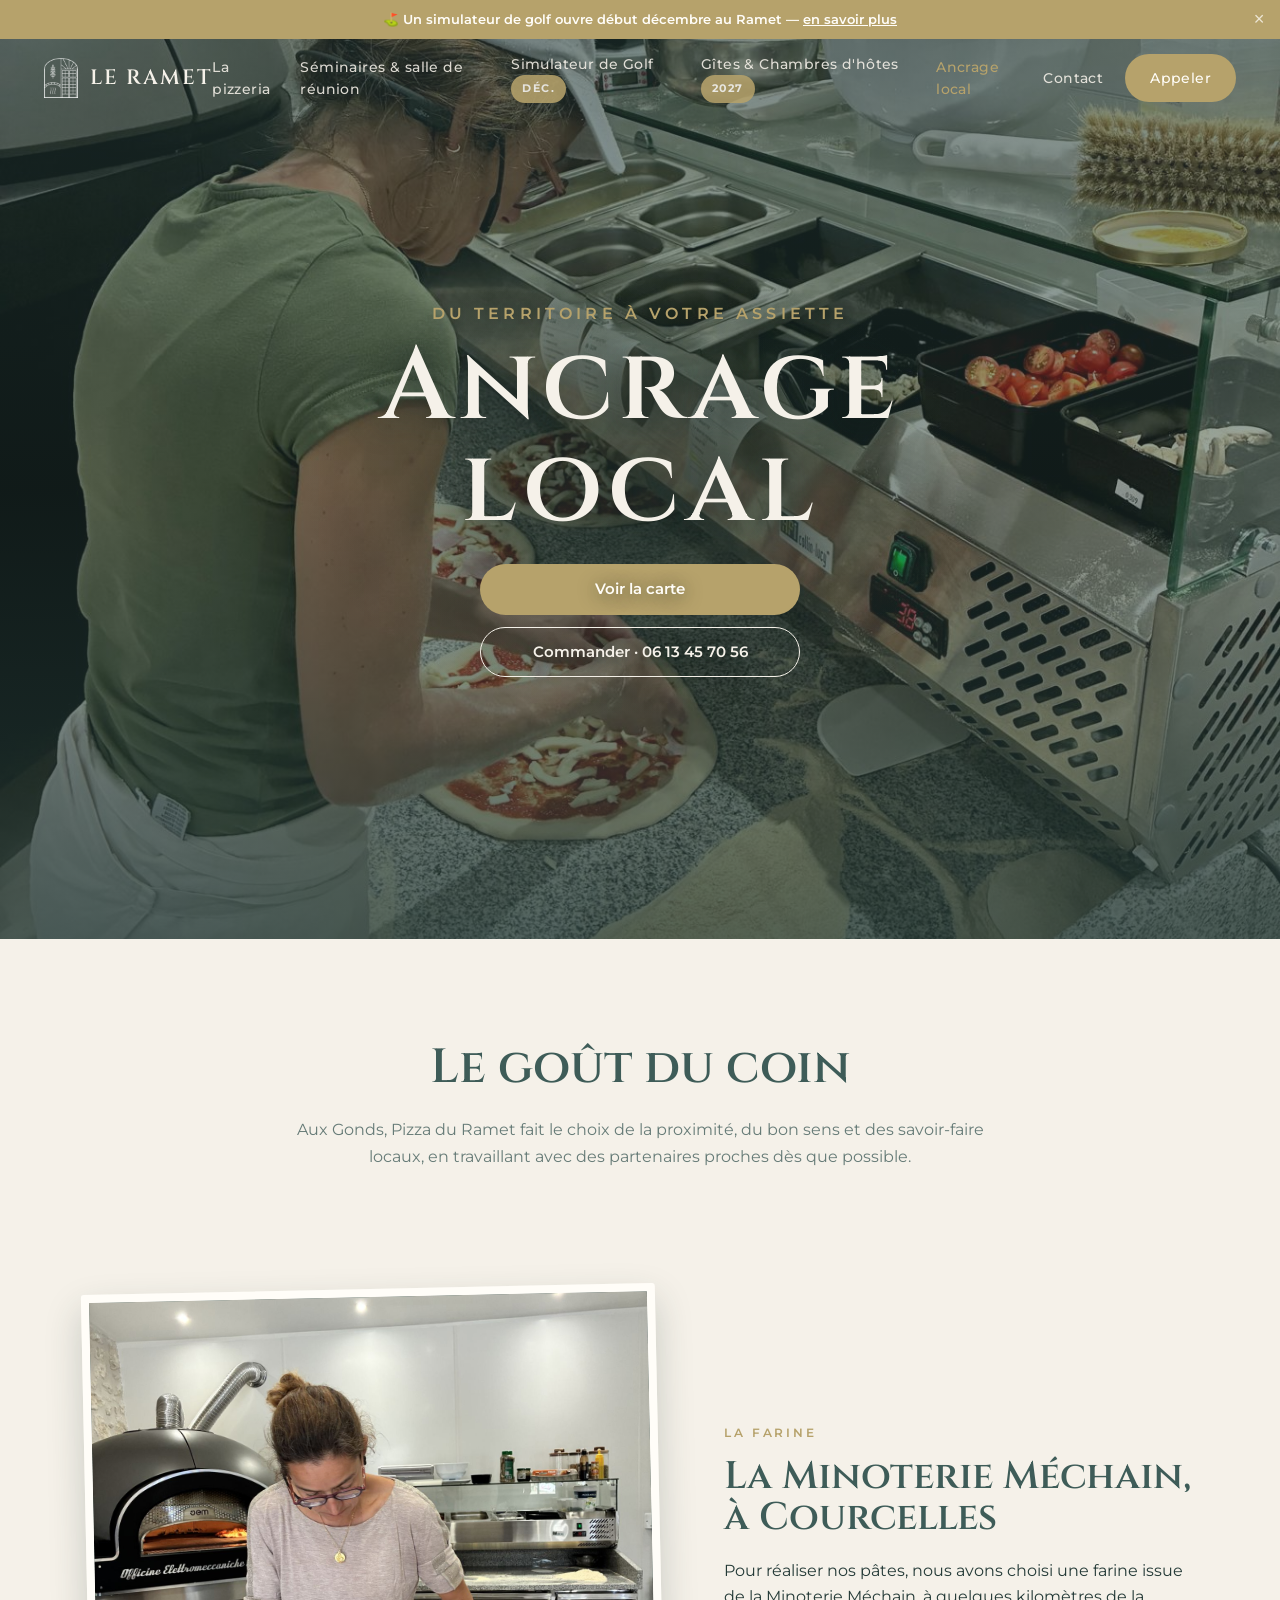
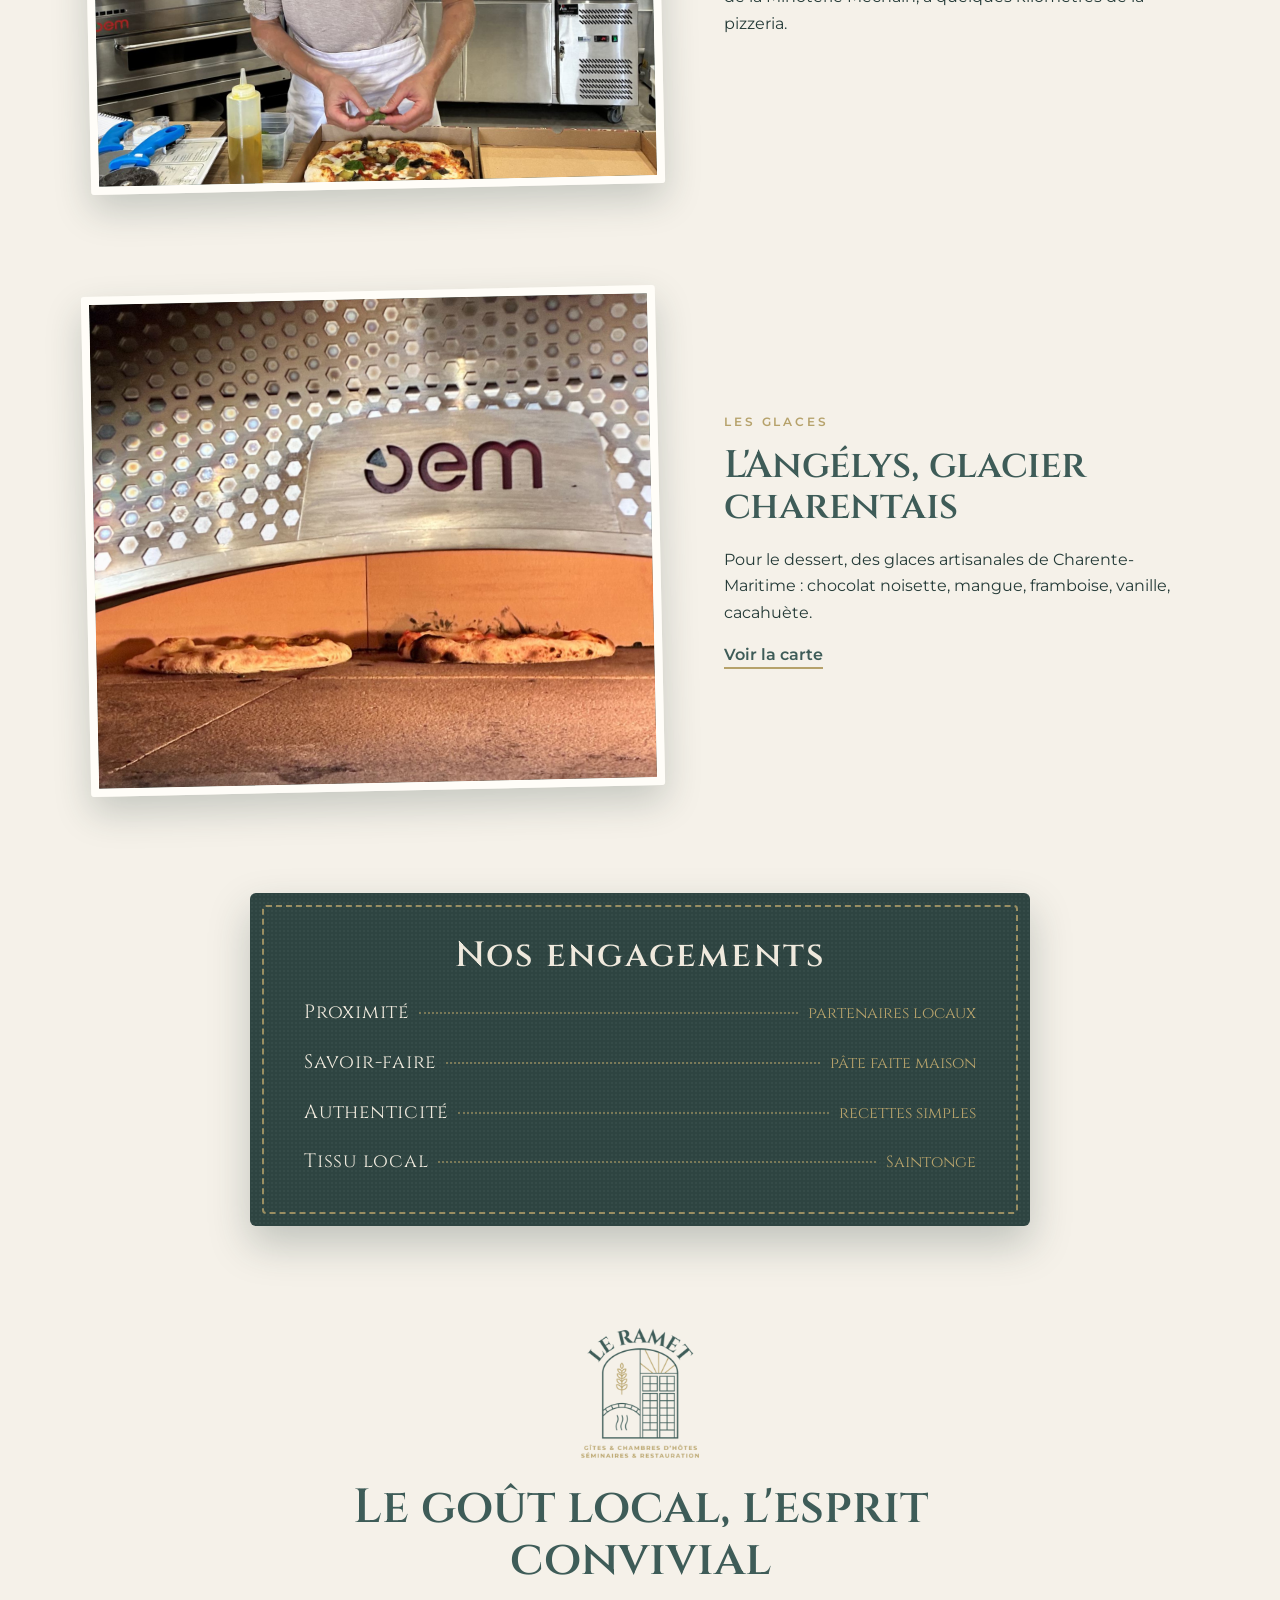
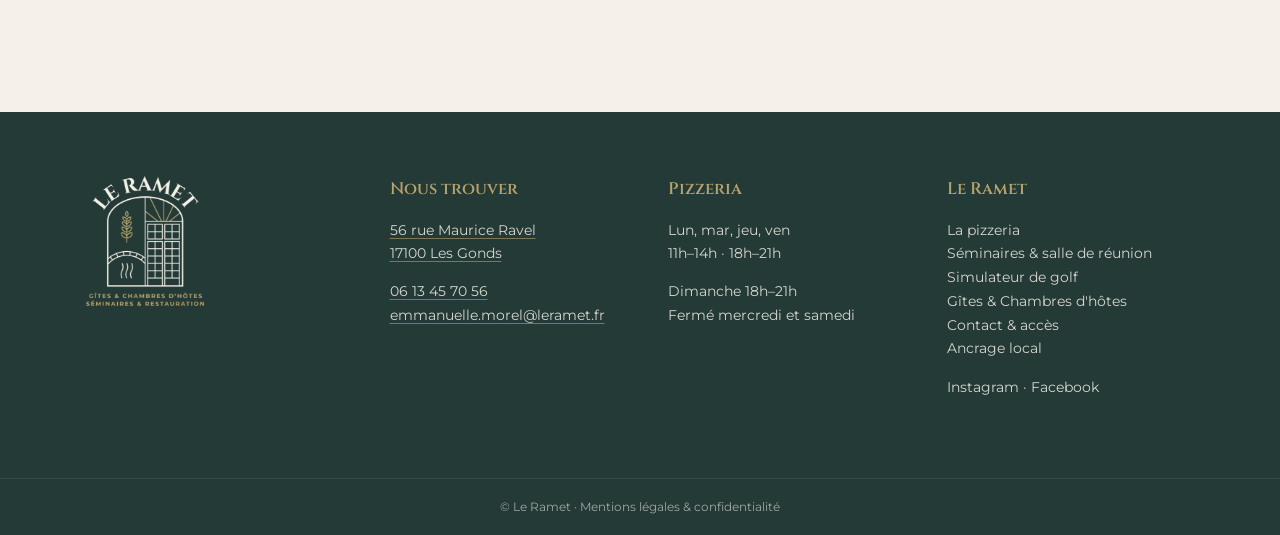
==== commit 02318332: "Audit : cohérence des noms, golf début décembre, pages Golf/Contact/Ancrage/Gîtes comme l'accueil, f" ====
--- a/ancrage-local.html
+++ b/ancrage-local.html
@@ -1,32 +1,43 @@
 <!doctype html><html lang="fr"><head>
 <meta charset="utf-8"><meta name="viewport" content="width=device-width, initial-scale=1, viewport-fit=cover"><meta name="theme-color" content="#3E5C58">
 <title>Ancrage local — Pizza du Ramet et la Minoterie Méchain</title><meta name="description" content="Pizza du Ramet travaille une farine locale de la Minoterie Méchain à Courcelles : une pizzeria ancrée dans son territoire.">
-<link rel="icon" href="assets/logo/icon-120.png"><link rel="stylesheet" href="assets/site.css?v=1792677830">
+<link rel="icon" href="assets/logo/icon-120.png"><link rel="stylesheet" href="assets/site.css?v=1793013695">
 <script>document.documentElement.classList.add("js");try{if(localStorage.getItem("ramet-annonce-golf")==="fermee")document.documentElement.classList.add("announce-off")}catch(e){}</script>
-</head><body>
+</head><body class="home">
 <div class="announce"><span>⛳ Un simulateur de golf ouvre début décembre au Ramet — <a href="golf.html">en savoir plus</a></span><button class="announce-close" aria-label="Fermer l'annonce">×</button></div>
 <header class="site-header">
 <a class="brand" href="index.html"><img src="assets/logo/icon-120.png" alt="">Le Ramet</a>
 <button class="burger" aria-expanded="false" aria-controls="nav" aria-label="Menu"><span></span><span></span><span></span></button>
-<nav class="main-nav" id="nav"><a href="la-carte.html">La pizzeria</a><a href="sur-place-groupes.html">Sur place & groupes</a><a href="golf.html">Simulateur de Golf <span class="badge">Déc.</span></a><a href="gites.html">Gîtes <span class="badge">2027</span></a><a href="ancrage-local.html" class="active">Ancrage local</a><a href="contact.html">Contact</a><a class="btn btn-gold" href="tel:+33613457056">Commander</a></nav>
+<nav class="main-nav" id="nav"><a href="la-carte.html">La pizzeria</a><a href="sur-place-groupes.html">Séminaires & salle de réunion</a><a href="golf.html">Simulateur de Golf <span class="badge">Déc.</span></a><a href="gites.html">Gîtes & Chambres d'hôtes <span class="badge">2027</span></a><a href="ancrage-local.html" class="active">Ancrage local</a><a href="contact.html">Contact</a><a class="btn btn-gold" href="tel:+33613457056">Appeler</a></nav>
 </header>
 <main>
-<div class="p-banner" style="--pos:58%"><img src="img/preparation.jpg?v=1791532843" alt="Préparation des pizzas" fetchpriority="high"></div><div class="p-head"><span class="k">Du territoire à votre assiette</span><h1>Ancrage local</h1><p>Aux Gonds, Pizza du Ramet fait le choix de la proximité, du bon sens et des savoir-faire locaux.</p></div><section class="wrap stack">
-<article class="row reveal"><div class="ph" data-label="Photo"><img src="img/cuisine-four.jpg?v=1791532842" alt="En cuisine devant le four" loading="lazy"></div><div><h2>La Minoterie Méchain, à Courcelles</h2>
-<p>Pour réaliser nos pâtes, nous avons choisi une farine issue de la Minoterie Méchain, située à Courcelles, à proximité de notre pizzeria.</p>
-<p class="muted">Ce choix reflète notre volonté de proposer des pizzas ancrées dans notre territoire, en privilégiant des partenaires proches lorsque cela est possible.</p></div></article>
-<article class="row flip reveal"><div class="ph" data-label="Photo"><img src="img/four-cuisson.jpg?v=1791532843" alt="Pizzas en cuisson dans le four" loading="lazy"></div><div><h2>Proche de nos clients et de nos fournisseurs</h2>
-<p>Notre ambition : construire une pizzeria proche de ses clients, de ses fournisseurs et de son environnement.</p></div></article>
+<section class="hero hero-center"><div class="ph" data-label="Photo"><img src="img/preparation.jpg?v=1792683037" alt="Préparation des pizzas" fetchpriority="high"></div>
+<div class="inner"><p class="sub">Du territoire à votre assiette</p><h1 class="hero-title">Ancrage<br>local</h1>
+<div class="actions"><a class="btn btn-gold" href="la-carte.html">Voir la carte</a><a class="btn btn-outline" href="tel:+33613457056">Commander · 06 13 45 70 56</a></div></div></section>
+
+<section class="wrap center reveal"><h2>Le goût du coin</h2>
+<p class="muted">Aux Gonds, Pizza du Ramet fait le choix de la proximité, du bon sens et des savoir-faire locaux, en travaillant avec des partenaires proches dès que possible.</p></section>
+
+<section class="wrap tight stack">
+<article class="row reveal"><div class="ph" data-label="Photo"><img src="img/cuisine-four.jpg?v=1792683037" alt="En cuisine devant le four" loading="lazy"></div><div><p class="eyebrow">La farine</p><h2>La Minoterie Méchain, à Courcelles</h2>
+<p>Pour réaliser nos pâtes, nous avons choisi une farine issue de la Minoterie Méchain, à quelques kilomètres de la pizzeria.</p></div></article>
+<article class="row reveal"><div class="ph" data-label="Photo"><img src="img/four-cuisson.jpg?v=1792683037" alt="Pizzas en cuisson dans le four" loading="lazy"></div><div><p class="eyebrow">Les glaces</p><h2>L'Angélys, glacier charentais</h2>
+<p>Pour le dessert, des glaces artisanales de Charente-Maritime : chocolat noisette, mangue, framboise, vanille, cacahuète.</p><a class="more" href="la-carte.html">Voir la carte</a></div></article>
 </section>
-<section class="wrap tight" style="padding-bottom:clamp(56px,8vw,110px)"><div class="stamp reveal"><span>Proximité</span><span>Savoir-faire local</span><span>Authenticité</span><span>Soutien au tissu local</span></div></section>
+
+<section class="wrap tight"><div class="slate reveal"><div class="frame"><h2>Nos engagements</h2><div class="ln"><span class="nm">Proximité</span><span class="dots"></span><span class="when">partenaires locaux</span></div><div class="ln"><span class="nm">Savoir-faire</span><span class="dots"></span><span class="when">pâte faite maison</span></div><div class="ln"><span class="nm">Authenticité</span><span class="dots"></span><span class="when">recettes simples</span></div><div class="ln row-last"><span class="nm">Tissu local</span><span class="dots"></span><span class="when">Saintonge</span></div></div></div></section>
+
+<section class="wrap tight center reveal"><img src="assets/logo/logo-v-vert-520.png" alt="" style="height:130px;width:auto;margin:0 auto 24px">
+<h2>Le goût local, l'esprit convivial</h2></section>
+
 </main>
 <footer class="site-footer"><div class="wrap">
 <div><img src="assets/logo/logo-v-beige-520.png" alt="Le Ramet — gîtes, chambres d'hôtes, séminaires et restauration"></div>
 <div><h4>Nous trouver</h4><p><a href="https://www.google.com/maps/search/?api=1&query=56+rue+Maurice+Ravel+17100+Les+Gonds" target="_blank" rel="noopener" class="addr-link">56 rue Maurice Ravel<br>17100 Les Gonds</a></p><p><a href="tel:+33613457056" class="addr-link">06 13 45 70 56</a><br><a href="mailto:emmanuelle.morel@leramet.fr" class="addr-link">emmanuelle.morel@leramet.fr</a></p></div>
 <div><h4>Pizzeria</h4><p>Lun, mar, jeu, ven<br>11h–14h · 18h–21h</p><p>Dimanche 18h–21h<br>Fermé mercredi et samedi</p></div>
-<div><h4>Le Ramet</h4><p><a href="la-carte.html">La carte</a><br><a href="sur-place-groupes.html">Sur place & groupes</a><br><a href="golf.html">Golf</a><br><a href="gites.html">Gîtes & chambres d'hôtes</a><br><a href="contact.html">Contact & accès</a></p>
+<div><h4>Le Ramet</h4><p><a href="la-carte.html">La pizzeria</a><br><a href="sur-place-groupes.html">Séminaires & salle de réunion</a><br><a href="golf.html">Simulateur de golf</a><br><a href="gites.html">Gîtes & Chambres d'hôtes</a><br><a href="contact.html">Contact & accès</a><br><a href="ancrage-local.html">Ancrage local</a></p>
 <p><a href="https://www.instagram.com/domaine.du.ramet/" target="_blank" rel="noopener">Instagram</a> · <a href="https://www.facebook.com/profile.php?id=100063968103180" target="_blank" rel="noopener">Facebook</a></p></div>
 </div><div class="legal">© Le Ramet · <a href="mentions-legales.html">Mentions légales & confidentialité</a></div></footer>
 <nav class="mobile-bar" aria-label="Actions rapides"><a href="tel:+33613457056"><svg viewBox="0 0 24 24" aria-hidden="true"><path d="M6.6 10.8a15.1 15.1 0 0 0 6.6 6.6l2.2-2.2a1 1 0 0 1 1-.25 11.4 11.4 0 0 0 3.6.57 1 1 0 0 1 1 1V20a1 1 0 0 1-1 1A17 17 0 0 1 3 4a1 1 0 0 1 1-1h3.5a1 1 0 0 1 1 1c0 1.25.2 2.45.57 3.57a1 1 0 0 1-.25 1z"/></svg><span>Appeler</span></a><a href="la-carte.html"><svg viewBox="0 0 24 24" aria-hidden="true"><path d="M11 9H9V2H7v7H5V2H3v7c0 2.12 1.66 3.84 3.75 3.97V22h2.5v-9.03C11.34 12.84 13 11.12 13 9V2h-2v7zm5-3v8h2.5v8H21V2c-2.76 0-5 2.24-5 4z"/></svg><span>La carte</span></a><a href="https://www.google.com/maps/search/?api=1&query=56+rue+Maurice+Ravel+17100+Les+Gonds" target="_blank" rel="noopener"><svg viewBox="0 0 24 24" aria-hidden="true"><path d="M12 2a7 7 0 0 0-7 7c0 5.2 7 13 7 13s7-7.8 7-13a7 7 0 0 0-7-7zm0 9.5A2.5 2.5 0 1 1 12 6.5a2.5 2.5 0 0 1 0 5z"/></svg><span>Itinéraire</span></a></nav>
-<script src="assets/site.js?v=1792677830"></script>
+<script src="assets/site.js?v=1793013695"></script>
 </body></html>
--- a/assets/site.css
+++ b/assets/site.css
@@ -527,3 +527,22 @@
 /* titre texte dans le grand visuel (pages construites comme l'accueil) */
 .hero .hero-title{color:var(--beige);font-size:clamp(2.8rem,9vw,6.4rem);letter-spacing:.05em;line-height:1;margin:6px 0 22px;text-shadow:0 4px 30px rgba(20,32,30,.6)}
 .home .hero .ph img[src*="salle-tables-vertes"]{object-position:center 62%}
+/* La pizzeria : grand visuel comme l'accueil, puis l'ardoise */
+.home .hero .ph img[src*="comptoir-four"]{object-position:center 62%}
+.home .hero + .carte-c .in{padding-top:clamp(56px,9vw,100px)}
+.hero:has(img[src*="comptoir-four"]),.hero:has(img[src*="salle-tables-vertes"]){place-items:center!important}
+.hero:has(img[src*="comptoir-four"]) .inner,.hero:has(img[src*="salle-tables-vertes"]) .inner{padding-top:0!important}
+.c-hours{color:rgba(239,233,221,.75)!important;line-height:1.9}
+.c-hours b{color:var(--gold);font-weight:600}
+.ph img[src*="terrasse-soiree-clients"]{object-position:center 55%}
+.row .ph img[src*="pizza-burrata-terrasse"]{object-position:center 45%}
+.hero-golf{place-items:center!important}.hero-golf .inner{padding-top:0!important}
+.hero-golf .ph::after{display:none}
+.hero-center{place-items:center!important}.hero-center .inner{padding-top:0!important}
+/* Grands visuels : boutons toujours empilés les uns sous les autres */
+.hero .actions{flex-direction:column;align-items:center}
+.hero .actions .btn{min-width:min(320px,80vw)}
+/* espace entre deux rubriques successives de l'ardoise (Vins → Bières, etc.) */
+.carte-c ul + h2,.carte-c ul + p + h2{margin-top:40px}
+/* pas de pointillé sous la dernière ligne d'une rubrique : seule la ligne du titre sépare les sections */
+.carte-c li:last-child{border-bottom:0}
